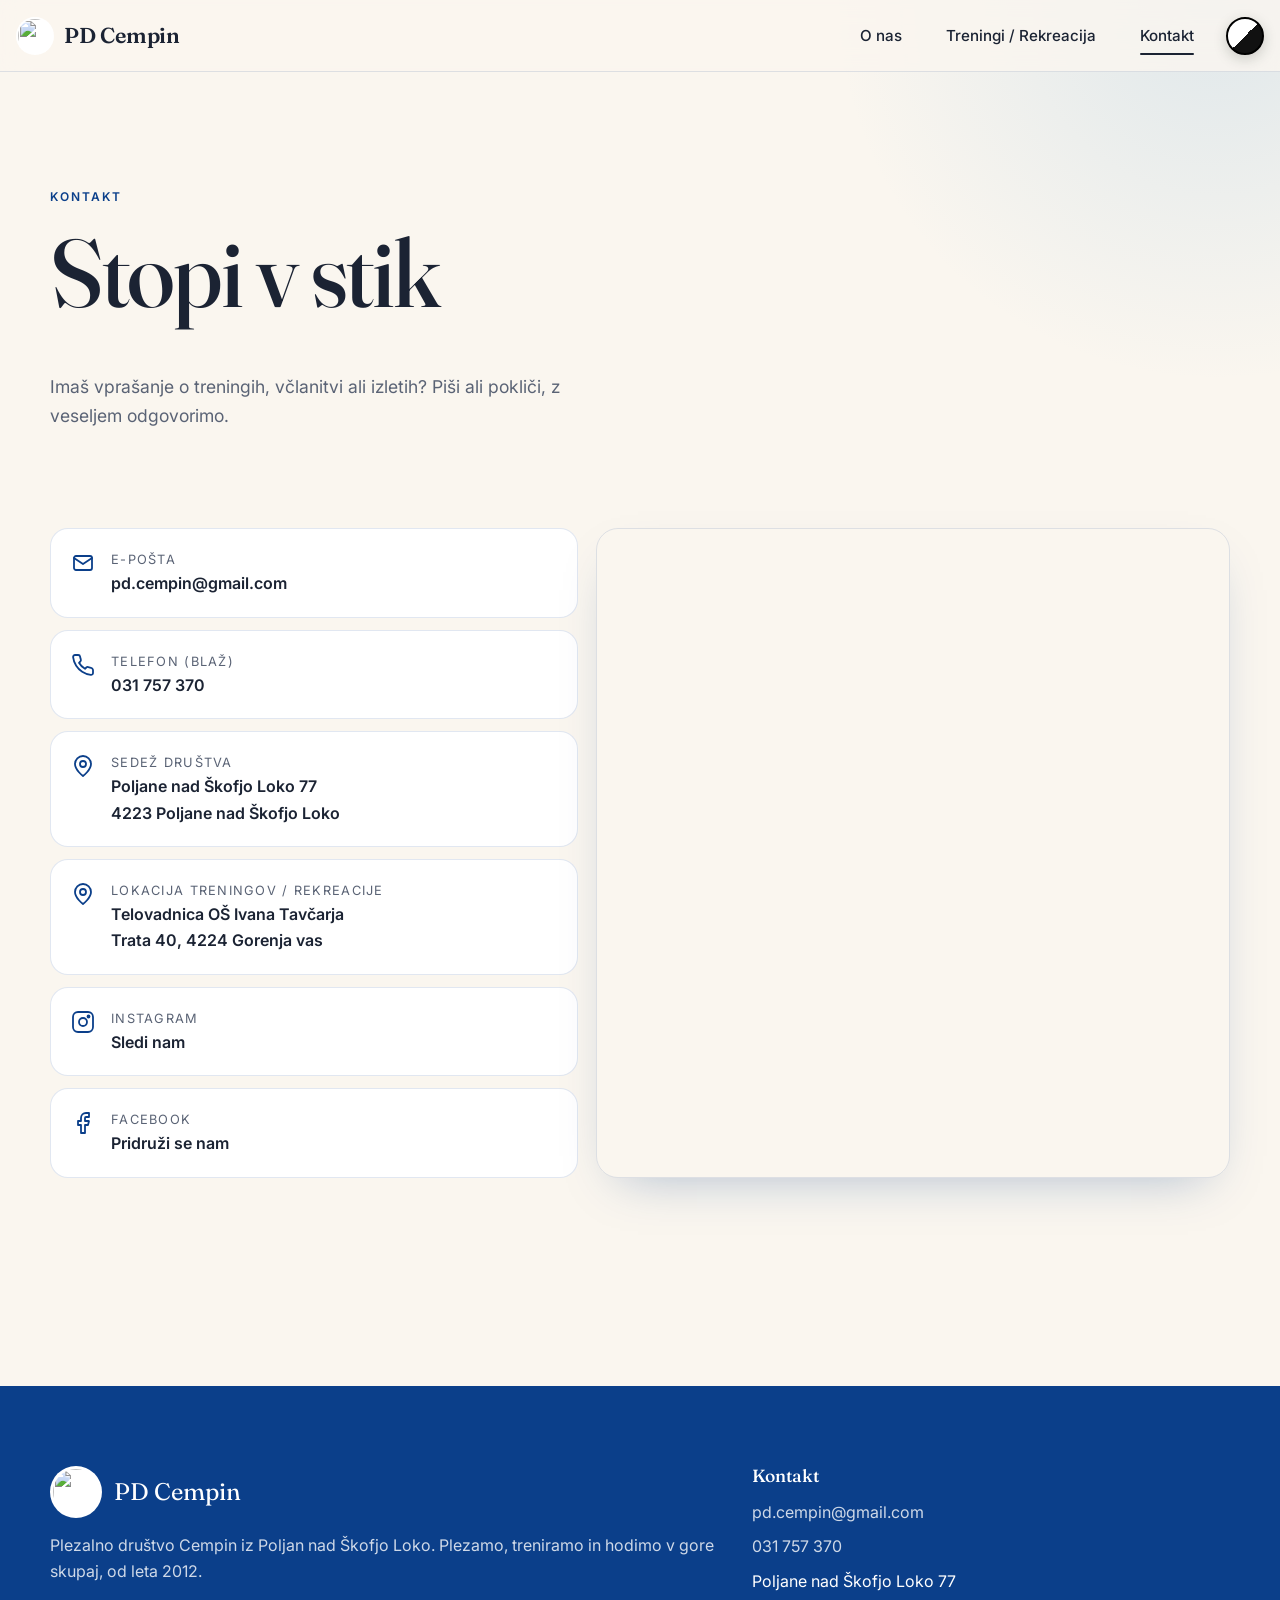
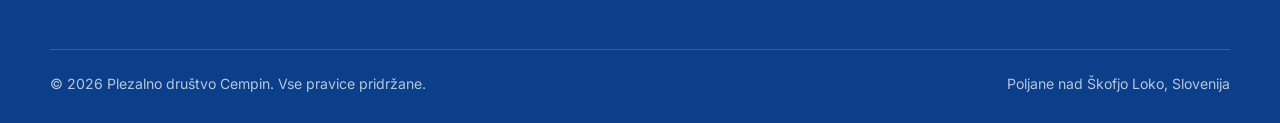
==== kontakt.html @ 880213fb "Add files via upload" ====
<!doctype html>
<html lang="sl" class="no-js">
<head>
  <meta charset="utf-8">
  <meta name="viewport" content="width=device-width, initial-scale=1, viewport-fit=cover">
  <title>Kontakt · PD Cempin</title>
  <meta name="description" content="Kontakt in lokacija Plezalnega društva Cempin, Poljane nad Škofjo Loko.">
  <meta name="theme-color" content="#faf6ef" media="(prefers-color-scheme: light)">
  <meta name="theme-color" content="#161618" media="(prefers-color-scheme: dark)">
  <link rel="icon" href="assets/logo.png">
  <link rel="preconnect" href="https://fonts.googleapis.com">
  <link rel="preconnect" href="https://fonts.gstatic.com" crossorigin>
  <link href="https://fonts.googleapis.com/css2?family=Fraunces:opsz,wght@9..144,400;9..144,500;9..144,600&family=Inter:wght@400;500;600&display=swap" rel="stylesheet">
  <link rel="stylesheet" href="style.css">
  <script>
    // Tema se nastavi takoj, da stran ne utripne
    try { var t = localStorage.getItem("cempin-theme"); if (t) document.documentElement.setAttribute("data-theme", t); } catch (e) {}
  </script>
</head>
<body>
  <a class="skip-link" href="#vsebina">Preskoči na vsebino</a>
  <header class="site-header">
    <a class="brand" href="index.html" aria-label="PD Cempin, domov">
      <img src="assets/logo.png" alt="" width="38" height="38">
      PD Cempin
    </a>
    <div class="nav-wrap">
      <nav class="main-nav" aria-label="Glavni meni">
        <ul>
          <li><a href="o-nas.html">O nas</a></li>
          <li><a href="treningi.html">Treningi / Rekreacija</a></li>
          <li><a href="kontakt.html" aria-current="page">Kontakt</a></li>
        </ul>
      </nav>
      <button class="theme-toggle" type="button" aria-label="Preklopi temni način" aria-pressed="false"></button>
      <button class="menu-toggle" type="button" aria-label="Odpri meni" aria-expanded="false">
        <span></span><span></span><span></span>
      </button>
    </div>
  </header>

  <main id="vsebina">
    <section class="page-head">
      <div class="container reveal">
        <span class="eyebrow">Kontakt</span>
        <h1>Stopi v stik</h1>
        <p>Imaš vprašanje o treningih, včlanitvi ali izletih? Piši ali pokliči, z veseljem odgovorimo.</p>
      </div>
    </section>

    <section class="section" style="padding-top:0">
      <div class="container contact-grid">
        <ul class="contact-list">
          <li class="reveal" style="--d:0s"><a class="contact-item" href="mailto:pd.cempin@gmail.com"><svg viewBox="0 0 24 24" fill="none" stroke="currentColor" stroke-width="1.8" stroke-linecap="round" stroke-linejoin="round" aria-hidden="true"><rect x="3" y="5" width="18" height="14" rx="2"/><path d="m3 7 9 6 9-6"/></svg><span><small>E-pošta</small><strong>pd.cempin@gmail.com</strong></span></a></li>
          <li class="reveal" style="--d:.08s"><a class="contact-item" href="tel:+38631757370"><svg viewBox="0 0 24 24" fill="none" stroke="currentColor" stroke-width="1.8" stroke-linecap="round" stroke-linejoin="round" aria-hidden="true"><path d="M22 16.9v3a2 2 0 0 1-2.2 2 19.8 19.8 0 0 1-8.6-3.1 19.5 19.5 0 0 1-6-6A19.8 19.8 0 0 1 2.1 4.2 2 2 0 0 1 4.1 2h3a2 2 0 0 1 2 1.7c.1.9.4 1.8.7 2.7a2 2 0 0 1-.5 2.1L8 9.8a16 16 0 0 0 6 6l1.3-1.3a2 2 0 0 1 2.1-.4c.9.3 1.8.6 2.7.7a2 2 0 0 1 1.7 2z"/></svg><span><small>Telefon (Blaž)</small><strong>031 757 370</strong></span></a></li>
          <li class="reveal" style="--d:.16s"><a class="contact-item" href="https://www.openstreetmap.org/search?query=Poljane%20nad%20%C5%A0kofjo%20Loko%2077" target="_blank" rel="noopener"><svg viewBox="0 0 24 24" fill="none" stroke="currentColor" stroke-width="1.8" stroke-linecap="round" stroke-linejoin="round" aria-hidden="true"><path d="M20 10c0 6-8 12-8 12s-8-6-8-12a8 8 0 0 1 16 0z"/><circle cx="12" cy="10" r="3"/></svg><span><small>Sedež društva</small><strong>Poljane nad Škofjo Loko 77<br>4223 Poljane nad Škofjo Loko</strong></span></a></li>
          <!-- OSNUTEK: preveri, da povezavi vodita na pravi profil društva -->
          <li class="reveal" style="--d:.2s"><a class="contact-item" href="https://www.google.com/maps/search/?api=1&query=O%C5%A0+Ivana+Tav%C4%8Darja+Gorenja+vas%2C+Trata+40" target="_blank" rel="noopener"><svg viewBox="0 0 24 24" fill="none" stroke="currentColor" stroke-width="1.8" stroke-linecap="round" stroke-linejoin="round" aria-hidden="true"><path d="M20 10c0 6-8 12-8 12s-8-6-8-12a8 8 0 0 1 16 0z"/><circle cx="12" cy="10" r="3"/></svg><span><small>Lokacija treningov / rekreacije</small><strong>Telovadnica OŠ Ivana Tavčarja<br>Trata 40, 4224 Gorenja vas</strong></span></a></li>
          <li class="reveal" style="--d:.24s"><a class="contact-item" href="https://www.instagram.com/" target="_blank" rel="noopener"><svg viewBox="0 0 24 24" fill="none" stroke="currentColor" stroke-width="1.8" stroke-linecap="round" stroke-linejoin="round" aria-hidden="true"><rect x="2" y="2" width="20" height="20" rx="5"/><circle cx="12" cy="12" r="4"/><circle cx="17.5" cy="6.5" r="1" fill="currentColor"/></svg><span><small>Instagram</small><strong>Sledi nam</strong></span></a></li>
          <li class="reveal" style="--d:.32s"><a class="contact-item" href="https://www.facebook.com/" target="_blank" rel="noopener"><svg viewBox="0 0 24 24" fill="none" stroke="currentColor" stroke-width="1.8" stroke-linecap="round" stroke-linejoin="round" aria-hidden="true"><path d="M18 2h-3a5 5 0 0 0-5 5v3H7v4h3v8h4v-8h3l1-4h-4V7a1 1 0 0 1 1-1h3z"/></svg><span><small>Facebook</small><strong>Pridruži se nam</strong></span></a></li>
        </ul>
        <div class="map reveal reveal--zoom">
          <iframe title="Zemljevid: Poljane nad Škofjo Loko" loading="lazy"
            src="https://www.openstreetmap.org/export/embed.html?bbox=14.1650%2C46.1110%2C14.2060%2C46.1290&amp;layer=mapnik&amp;marker=46.1197%2C14.1858"></iframe>
        </div>
      </div>
    </section>
  </main>

  <footer class="site-footer">
    <div class="container">
      <div class="footer-grid">
        <div>
          <div class="footer-brand">
            <img src="assets/logo.png" alt="" width="52" height="52">
            <span>PD Cempin</span>
          </div>
          <p>Plezalno društvo Cempin iz Poljan nad Škofjo Loko. Plezamo, treniramo in hodimo v gore skupaj, od leta 2012.</p>
        </div>
        <div>
          <h3>Kontakt</h3>
          <ul>
            <li><a href="mailto:pd.cempin@gmail.com">pd.cempin@gmail.com</a></li>
            <li><a href="tel:+38631757370">031 757 370</a></li>
            <li>Poljane nad Škofjo Loko 77</li>
          </ul>
        </div>
      </div>
      <div class="footer-bottom">
        <span>© <span data-year>2026</span> Plezalno društvo Cempin. Vse pravice pridržane.</span>
        <span>Poljane nad Škofjo Loko, Slovenija</span>
      </div>
    </div>
  </footer>
  <script src="script.js" defer></script>
</body>
</html>
---- style.css ----
/* =========================================================
   PD Cempin — slog
   Barve so vzete iz logotipa: svetlo modra #80B4DC, temno modra #0B3F8A
   ========================================================= */

:root {
  --blue-light: #80b4dc;
  --blue-dark: #0b3f8a;
  --blue-deep: #082f68;

  --bg: #faf6ef;          /* toplo bela */
  --bg-alt: #f3ede3;
  --surface: #ffffff;
  --text: #1b2333;
  --text-soft: #5a6375;
  --line: rgba(11, 63, 138, 0.12);
  --accent: var(--blue-dark);
  --accent-soft: rgba(128, 180, 220, 0.22);
  --shadow: 0 20px 50px -24px rgba(11, 63, 138, 0.35);

  --header-h: 72px;
  --radius: 22px;
  --ease: cubic-bezier(0.22, 1, 0.36, 1);
  --font-display: "Fraunces", Georgia, serif;
  --font-body: "Inter", system-ui, -apple-system, "Segoe UI", sans-serif;

  color-scheme: light;
}

/* Temni način: temno siva, ne modra */
@media (prefers-color-scheme: dark) {
  :root:not([data-theme="light"]) {
    --bg: #161618;
    --bg-alt: #1e1e21;
    --surface: #252528;
    --text: #ececee;
    --text-soft: #a3a3ab;
    --line: rgba(255, 255, 255, 0.09);
    --accent: var(--blue-light);
    --accent-soft: rgba(128, 180, 220, 0.12);
    --shadow: 0 20px 50px -24px rgba(0, 0, 0, 0.7);
    color-scheme: dark;
  }
}
:root[data-theme="dark"] {
  --bg: #161618;
  --bg-alt: #1e1e21;
  --surface: #252528;
  --text: #ececee;
  --text-soft: #a3a3ab;
  --line: rgba(255, 255, 255, 0.09);
  --accent: var(--blue-light);
  --accent-soft: rgba(128, 180, 220, 0.12);
  --shadow: 0 20px 50px -24px rgba(0, 0, 0, 0.7);
  color-scheme: dark;
}

/* ---------- Osnova ---------- */
*, *::before, *::after { box-sizing: border-box; }
html { scroll-behavior: smooth; -webkit-text-size-adjust: 100%; overflow-x: clip; }
body {
  margin: 0;
  font-family: var(--font-body);
  font-size: 1rem;
  line-height: 1.65;
  color: var(--text);
  background: var(--bg);
  transition: background-color 0.5s var(--ease), color 0.5s var(--ease);
  overflow-x: hidden;
  overflow-x: clip;
}
img { max-width: 100%; display: block; }
a { color: inherit; }
h1, h2, h3 {
  font-family: var(--font-display);
  font-weight: 500;
  line-height: 1.08;
  letter-spacing: -0.02em;
  margin: 0 0 0.5em;
}
h1 { font-size: clamp(2.6rem, 9vw, 6rem); }
h2 { font-size: clamp(2rem, 6vw, 3.6rem); }
h3 { font-size: clamp(1.25rem, 3vw, 1.6rem); }
p { margin: 0 0 1em; color: var(--text-soft); }

.container { width: min(1180px, 100% - 32px); margin-inline: auto; }
.section { padding: clamp(64px, 12vw, 128px) 0; }
.section--alt { background: var(--bg-alt); transition: background-color 0.5s var(--ease); }

.eyebrow {
  display: inline-block;
  font-size: 0.75rem;
  font-weight: 600;
  letter-spacing: 0.16em;
  text-transform: uppercase;
  color: var(--accent);
  margin-bottom: 14px;
}

.skip-link {
  position: absolute; left: -999px; top: 8px; z-index: 200;
  background: var(--blue-dark); color: #fff; padding: 8px 14px; border-radius: 8px;
}
.skip-link:focus { left: 8px; }

/* ---------- Glava / navigacija ---------- */
.site-header {
  position: fixed;
  inset: 0 0 auto 0;
  height: var(--header-h);
  z-index: 100;
  display: flex;
  align-items: stretch;
  justify-content: space-between;
  padding-left: 16px;
  background: color-mix(in srgb, var(--bg) 82%, transparent);
  backdrop-filter: blur(14px) saturate(1.4);
  -webkit-backdrop-filter: blur(14px) saturate(1.4);
  border-bottom: 1px solid var(--line);
  transition: transform 0.6s var(--ease), opacity 0.6s var(--ease),
              background-color 0.5s var(--ease);
}
/* Na naslovni strani je glava sprva skrita — vidna je le slika */
.is-home .site-header {
  transform: translateY(-100%);
  opacity: 0;
}
.is-home .site-header.is-visible {
  transform: none;
  opacity: 1;
}
/* Nad sliko je glava prosojna, dokler ne odscrollaš */
.is-home .site-header.over-hero {
  background: linear-gradient(to bottom, rgba(8, 30, 66, 0.55), rgba(8, 30, 66, 0));
  border-bottom-color: transparent;
  backdrop-filter: none;
  -webkit-backdrop-filter: none;
  color: #fff;
}

.brand {
  display: flex;
  align-items: center;
  gap: 10px;
  text-decoration: none;
  font-family: var(--font-display);
  font-size: 1.35rem;
  font-weight: 600;
  letter-spacing: -0.01em;
  padding-right: 18px;
  transition: background-color 0.3s var(--ease), color 0.3s var(--ease);
}
.brand img {
  width: 38px; height: 38px;
  border-radius: 50%;
  background: #fff;
  padding: 2px;
}

.nav-wrap { display: flex; align-items: stretch; }

.main-nav ul {
  list-style: none;
  margin: 0; padding: 0;
  display: flex;
  height: 100%;
}
.main-nav a {
  display: flex;
  align-items: center;
  height: 100%;
  padding: 0 22px;
  text-decoration: none;
  font-weight: 500;
  font-size: 0.95rem;
  position: relative;
  transition: background-color 0.3s var(--ease), color 0.3s var(--ease);
}
/* Hover čez celo višino: temno modra, bel napis */
.main-nav a:hover,
.main-nav a:focus-visible,
.brand:hover,
.brand:focus-visible {
  background: var(--blue-dark);
  color: #fff;
  outline: none;
}
.main-nav a[aria-current="page"]::after {
  content: "";
  position: absolute;
  left: 22px; right: 22px; bottom: 16px;
  height: 2px;
  background: currentColor;
  border-radius: 2px;
}

/* Okrogel stikalo za temni/svetli način — belo + črno */
.theme-toggle {
  align-self: center;
  margin: 0 16px 0 10px;
  width: 38px; height: 38px;
  border-radius: 50%;
  border: 2px solid currentColor;
  padding: 0;
  cursor: pointer;
  background: linear-gradient(135deg, #ffffff 50%, #111111 50%);
  box-shadow: 0 4px 14px rgba(0, 0, 0, 0.18);
  transition: transform 0.6s var(--ease);
  flex-shrink: 0;
}
.theme-toggle:hover { transform: rotate(180deg) scale(1.06); }
:root[data-theme="dark"] .theme-toggle { transform: rotate(180deg); }
:root[data-theme="dark"] .theme-toggle:hover { transform: rotate(360deg) scale(1.06); }
.theme-toggle:focus-visible { outline: 3px solid var(--blue-light); outline-offset: 3px; }

.menu-toggle {
  display: none;
  align-self: center;
  width: 42px; height: 42px;
  border: 0; background: transparent; color: inherit;
  cursor: pointer;
  padding: 0;
  position: relative;
}
.menu-toggle span {
  position: absolute; left: 10px; right: 10px; height: 2px;
  background: currentColor; border-radius: 2px;
  transition: transform 0.4s var(--ease), opacity 0.3s;
}
.menu-toggle span:nth-child(1) { top: 14px; }
.menu-toggle span:nth-child(2) { top: 20px; }
.menu-toggle span:nth-child(3) { top: 26px; }
.menu-open .menu-toggle span:nth-child(1) { transform: translateY(6px) rotate(45deg); }
.menu-open .menu-toggle span:nth-child(2) { opacity: 0; }
.menu-open .menu-toggle span:nth-child(3) { transform: translateY(-6px) rotate(-45deg); }

/* Mobilni meni */
@media (max-width: 760px) {
  .menu-toggle { display: block; }
  .theme-toggle { margin: 0 6px 0 0; }
  .nav-wrap { flex-direction: row-reverse; align-items: center; padding-right: 10px; }
  .main-nav {
    position: fixed;
    top: var(--header-h); left: 0; right: 0;
    background: var(--bg);
    color: var(--text);
    border-bottom: 1px solid var(--line);
    clip-path: inset(0 0 100% 0);
    transition: clip-path 0.5s var(--ease);
  }
  .menu-open .main-nav { clip-path: inset(0 0 0 0); }
  .main-nav ul { flex-direction: column; height: auto; }
  .main-nav a {
    height: auto;
    padding: 20px 24px;
    font-size: 1.15rem;
    border-top: 1px solid var(--line);
  }
  .main-nav a[aria-current="page"]::after { left: 24px; right: auto; width: 24px; bottom: 12px; }
  .brand { font-size: 1.2rem; }
  .brand img { width: 34px; height: 34px; }
}

/* ---------- Naslovna slika (samo slika, brez besedila) ---------- */
.hero {
  position: relative;
  height: 100vh;
  height: 100svh;
  min-height: 480px;
  overflow: hidden;
  background: #0b3f8a;
}
.hero img {
  width: 100%; height: 100%;
  object-fit: cover;
  object-position: 55% 40%;
  transform: scale(1.12);
  animation: heroIn 2.4s var(--ease) forwards;
  will-change: transform;
}
/* Rahel moder ton čez sliko */
.hero::after {
  content: "";
  position: absolute; inset: 0;
  background:
    linear-gradient(180deg, rgba(11, 63, 138, 0.18) 0%, rgba(11, 63, 138, 0) 35%),
    linear-gradient(0deg, var(--bg) 0%, rgba(0, 0, 0, 0) 14%);
  mix-blend-mode: normal;
  pointer-events: none;
}
@keyframes heroIn {
  from { transform: scale(1.12); filter: saturate(0.6) brightness(1.1); }
  to   { transform: scale(1); filter: saturate(1.08) hue-rotate(-4deg); }
}
.scroll-cue {
  position: absolute;
  left: 50%; bottom: 28px;
  width: 26px; height: 42px;
  margin-left: -13px;
  border: 2px solid rgba(255, 255, 255, 0.85);
  border-radius: 14px;
  z-index: 2;
  opacity: 0;
  animation: fadeIn 1s 1.8s var(--ease) forwards;
}
.scroll-cue::before {
  content: "";
  position: absolute; left: 50%; top: 8px;
  width: 4px; height: 8px; margin-left: -2px;
  border-radius: 2px;
  background: #fff;
  animation: cue 1.8s infinite var(--ease);
}
@keyframes cue {
  0% { transform: translateY(0); opacity: 1; }
  80% { transform: translateY(14px); opacity: 0; }
  100% { opacity: 0; }
}
@keyframes fadeIn { to { opacity: 1; } }

/* ---------- Glava podstrani ---------- */
.page-head {
  padding: calc(var(--header-h) + clamp(48px, 10vw, 110px)) 0 clamp(40px, 7vw, 80px);
  position: relative;
  overflow: hidden;
}
.page-head::before {
  content: "";
  position: absolute;
  width: 60vmax; height: 60vmax;
  right: -25vmax; top: -30vmax;
  border-radius: 50%;
  background: radial-gradient(circle, var(--accent-soft), transparent 70%);
  pointer-events: none;
}
.page-head p { max-width: 560px; font-size: 1.1rem; }

/* ---------- Postavitev: slika ob besedilu ---------- */
.split {
  display: grid;
  gap: clamp(28px, 6vw, 72px);
  align-items: center;
}
@media (min-width: 860px) {
  .split { grid-template-columns: 1fr 1fr; }
  .split--reverse .split__media { order: 2; }
}
.split__media {
  position: relative;
  border-radius: var(--radius);
  overflow: hidden;
  box-shadow: var(--shadow);
  aspect-ratio: 4 / 5;
}
.split__media img {
  width: 100%; height: 100%;
  object-fit: cover;
  transition: transform 1.2s var(--ease);
}
.split__media:hover img { transform: scale(1.05); }
.split__media--logo {
  background: #fff;
  display: grid;
  place-items: center;
  aspect-ratio: 1;
}
.split__media--logo img { width: 72%; height: auto; object-fit: contain; }

.media-badge {
  position: absolute;
  left: 16px; bottom: 16px;
  background: var(--blue-dark);
  color: #fff;
  font-size: 0.8rem;
  font-weight: 600;
  padding: 8px 14px;
  border-radius: 999px;
}

/* ---------- Gumbi ---------- */
.btn {
  display: inline-flex;
  align-items: center;
  gap: 10px;
  padding: 14px 26px;
  border-radius: 999px;
  background: var(--blue-dark);
  color: #fff;
  text-decoration: none;
  font-weight: 600;
  font-size: 0.95rem;
  border: 2px solid var(--blue-dark);
  transition: transform 0.35s var(--ease), background-color 0.3s, color 0.3s, box-shadow 0.35s;
}
.btn:hover { transform: translateY(-2px); box-shadow: 0 12px 28px -12px rgba(11, 63, 138, 0.6); }
.btn--ghost { background: transparent; color: var(--accent); border-color: currentColor; }
.btn--ghost:hover { background: var(--blue-dark); color: #fff; border-color: var(--blue-dark); }
.btn .arrow { transition: transform 0.35s var(--ease); }
.btn:hover .arrow { transform: translateX(4px); }
.btn-row { display: flex; flex-wrap: wrap; gap: 12px; margin-top: 8px; }

/* ---------- Številke ---------- */
.stats {
  display: grid;
  grid-template-columns: repeat(2, 1fr);
  gap: 1px;
  background: var(--line);
  border: 1px solid var(--line);
  border-radius: var(--radius);
  overflow: hidden;
}
@media (min-width: 760px) { .stats { grid-template-columns: repeat(4, 1fr); } }
.stat {
  background: var(--bg);
  padding: clamp(22px, 4vw, 40px);
  transition: background-color 0.5s var(--ease);
}
.stat strong {
  display: block;
  font-family: var(--font-display);
  font-size: clamp(2rem, 6vw, 3.2rem);
  font-weight: 500;
  color: var(--accent);
  line-height: 1;
  margin-bottom: 8px;
}
.stat span { font-size: 0.9rem; color: var(--text-soft); }

/* ---------- Kartice ---------- */
.cards {
  display: grid;
  gap: 18px;
  grid-template-columns: 1fr;
}
@media (min-width: 640px) { .cards { grid-template-columns: repeat(2, 1fr); } }
@media (min-width: 1000px) { .cards--3 { grid-template-columns: repeat(3, 1fr); } }
.card {
  background: var(--surface);
  border: 1px solid var(--line);
  border-radius: var(--radius);
  overflow: hidden;
  display: flex;
  flex-direction: column;
  transition: transform 0.5s var(--ease), box-shadow 0.5s var(--ease), background-color 0.5s var(--ease);
}
.card:hover { transform: translateY(-6px); box-shadow: var(--shadow); }
.card__img { aspect-ratio: 16 / 10; overflow: hidden; }
.card__img img { width: 100%; height: 100%; object-fit: cover; transition: transform 1s var(--ease); }
.card:hover .card__img img { transform: scale(1.06); }
.card__body { padding: 24px; flex: 1; display: flex; flex-direction: column; }
.card__body p { margin-bottom: 16px; }
.card__meta {
  margin-top: auto;
  display: flex; flex-wrap: wrap; gap: 8px;
}
.tag {
  font-size: 0.78rem;
  font-weight: 600;
  padding: 6px 12px;
  border-radius: 999px;
  background: var(--accent-soft);
  color: var(--accent);
}

/* ---------- Seznam s kljukicami ---------- */
.ticks { list-style: none; padding: 0; margin: 0 0 24px; }
.ticks li {
  position: relative;
  padding: 10px 0 10px 34px;
  border-bottom: 1px solid var(--line);
}
.ticks li::before {
  content: "";
  position: absolute; left: 0; top: 15px;
  width: 20px; height: 20px;
  border-radius: 50%;
  background: var(--accent-soft);
  box-shadow: inset 0 0 0 6px var(--accent-soft);
}
.ticks li::after {
  content: "";
  position: absolute; left: 7px; top: 21px;
  width: 6px; height: 6px;
  border-radius: 50%;
  background: var(--accent);
}

/* ---------- Urnik ---------- */
.schedule {
  border: 1px solid var(--line);
  border-radius: var(--radius);
  overflow: hidden;
  background: var(--surface);
}
.schedule__row {
  display: grid;
  grid-template-columns: 1fr;
  gap: 4px;
  padding: 18px 22px;
  border-top: 1px solid var(--line);
  transition: background-color 0.3s;
}
.schedule__row:first-child { border-top: 0; }
.schedule__row:hover { background: var(--accent-soft); }
.schedule__day { font-weight: 600; }
.schedule__time { font-family: var(--font-display); font-size: 1.25rem; color: var(--accent); }
@media (min-width: 640px) {
  .schedule__row { grid-template-columns: 140px 1fr auto; align-items: center; gap: 20px; }
}
.note { font-size: 0.9rem; margin-top: 14px; }

/* ---------- Pasica s sliko ---------- */
.band {
  position: relative;
  border-radius: var(--radius);
  overflow: hidden;
  min-height: 360px;
  display: grid;
  align-items: end;
  color: #fff;
  isolation: isolate;
}
.band img {
  position: absolute; inset: 0;
  width: 100%; height: 100%;
  object-fit: cover;
  z-index: -2;
}
.band::before {
  content: "";
  position: absolute; inset: 0;
  background: linear-gradient(0deg, rgba(8, 47, 104, 0.95) 10%, rgba(8, 47, 104, 0.55) 55%, rgba(8, 47, 104, 0.1) 100%);
  z-index: -1;
}
.band__inner { padding: clamp(28px, 6vw, 56px); max-width: 640px; }
.band p { color: rgba(255, 255, 255, 0.85); }
.band .btn { background: #fff; color: var(--blue-dark); border-color: #fff; }

/* ---------- Kontakt ---------- */
.contact-grid { display: grid; gap: 18px; }
@media (min-width: 860px) { .contact-grid { grid-template-columns: 1fr 1.2fr; } }
.contact-list { list-style: none; padding: 0; margin: 0; display: grid; gap: 12px; }
.contact-item {
  display: flex;
  gap: 16px;
  align-items: flex-start;
  padding: 20px;
  background: var(--surface);
  border: 1px solid var(--line);
  border-radius: 18px;
  text-decoration: none;
  transition: transform 0.4s var(--ease), border-color 0.3s, background-color 0.5s var(--ease);
}
a.contact-item:hover { transform: translateX(4px); border-color: var(--accent); }
.contact-item svg { flex-shrink: 0; width: 24px; height: 24px; color: var(--accent); margin-top: 2px; }
.contact-item small { display: block; color: var(--text-soft); font-size: 0.8rem; text-transform: uppercase; letter-spacing: 0.1em; }
.contact-item strong { font-weight: 600; word-break: break-word; }

.map {
  border-radius: var(--radius);
  overflow: hidden;
  border: 1px solid var(--line);
  min-height: 360px;
  box-shadow: var(--shadow);
}
.map iframe { width: 100%; height: 100%; min-height: 360px; border: 0; display: block; }
:root[data-theme="dark"] .map iframe { filter: invert(0.9) hue-rotate(180deg) saturate(0.6); }
@media (prefers-color-scheme: dark) {
  :root:not([data-theme="light"]) .map iframe { filter: invert(0.9) hue-rotate(180deg) saturate(0.6); }
}

/* ---------- Noga (modra kot logo) ---------- */
.site-footer {
  background: var(--blue-dark);
  color: #fff;
  padding: clamp(48px, 8vw, 80px) 0 28px;
  margin-top: clamp(40px, 8vw, 80px);
}
.footer-grid { display: grid; gap: 32px; }
@media (min-width: 760px) { .footer-grid { grid-template-columns: 1.4fr 1fr; } }
.site-footer h3 { font-size: 1.1rem; margin-bottom: 14px; }
.site-footer p, .site-footer a { color: rgba(255, 255, 255, 0.8); }
.site-footer ul { list-style: none; padding: 0; margin: 0; display: grid; gap: 8px; }
.site-footer a { text-decoration: none; transition: color 0.2s; }
.site-footer a:hover { color: var(--blue-light); }
.footer-brand { display: flex; align-items: center; gap: 12px; margin-bottom: 14px; }
.footer-brand img { width: 52px; height: 52px; border-radius: 50%; background: #fff; padding: 3px; }
.footer-brand span { font-family: var(--font-display); font-size: 1.5rem; }
.footer-bottom {
  margin-top: 48px;
  padding-top: 22px;
  border-top: 1px solid rgba(255, 255, 255, 0.18);
  display: flex; flex-wrap: wrap; gap: 8px 24px;
  justify-content: space-between;
  font-size: 0.88rem;
  color: rgba(255, 255, 255, 0.7);
}

/* ---------- Razkrivanje ob scrollu ---------- */
.reveal {
  opacity: 0;
  transform: translateY(40px);
  transition: opacity 1s var(--ease), transform 1s var(--ease);
  transition-delay: var(--d, 0s);
}
.reveal--left { transform: translateX(-40px); }
.reveal--right { transform: translateX(40px); }
.reveal--zoom { transform: scale(0.94); }
.reveal.is-in { opacity: 1; transform: none; }
@media (max-width: 760px) {
  .reveal--left, .reveal--right { transform: translateY(40px); }
}

/* Brez JS naj bo vse vidno */
.no-js .reveal { opacity: 1; transform: none; }
.no-js .is-home .site-header { transform: none; opacity: 1; }

@media (prefers-reduced-motion: reduce) {
  *, *::before, *::after { animation: none !important; transition: none !important; scroll-behavior: auto !important; }
  .reveal { opacity: 1; transform: none; }
  .hero img { transform: none; }
  .scroll-cue { opacity: 1; }
}

/* ---------- Dodatki ---------- */
.stats--2 { grid-template-columns: repeat(2, 1fr); max-width: 760px; margin-inline: auto; }
@media (min-width: 760px) { .stats--2 { grid-template-columns: repeat(2, 1fr); } }
.stats--2 .stat { text-align: center; }
.ticks li strong { color: var(--text); font-weight: 600; }
.btn--light-ghost { background: transparent !important; color: #fff !important; border-color: rgba(255, 255, 255, 0.7) !important; }
.btn--light-ghost:hover { background: rgba(255, 255, 255, 0.12) !important; }

/* Avtor fotografije */
.card__img { position: relative; }
.credit {
  position: absolute;
  right: 10px; bottom: 10px;
  z-index: 1;
  font-size: 0.7rem;
  line-height: 1.2;
  color: #fff;
  background: rgba(0, 0, 0, 0.45);
  backdrop-filter: blur(4px);
  -webkit-backdrop-filter: blur(4px);
  padding: 4px 9px;
  border-radius: 999px;
  pointer-events: none;
}
.band .credit { top: 14px; bottom: auto; right: 14px; }

/* Skupine (urnik z opisi) */
.sr-only {
  position: absolute; width: 1px; height: 1px; padding: 0; margin: -1px;
  overflow: hidden; clip: rect(0, 0, 0, 0); white-space: nowrap; border: 0;
}
.groups {
  border: 1px solid var(--line);
  border-radius: var(--radius);
  overflow: hidden;
  background: var(--surface);
  transition: background-color 0.5s var(--ease);
}
.group {
  padding: 22px 24px;
  border-top: 1px solid var(--line);
  transition: background-color 0.3s;
}
.group:first-child { border-top: 0; }
.group:hover { background: var(--accent-soft); }
.group__head { display: flex; flex-wrap: wrap; align-items: center; gap: 8px 10px; margin-bottom: 6px; }
.group__head h3 { margin: 0 8px 0 0; }
.group p { margin: 0; }

#rekreacija, .group { scroll-margin-top: calc(var(--header-h) + 20px); }
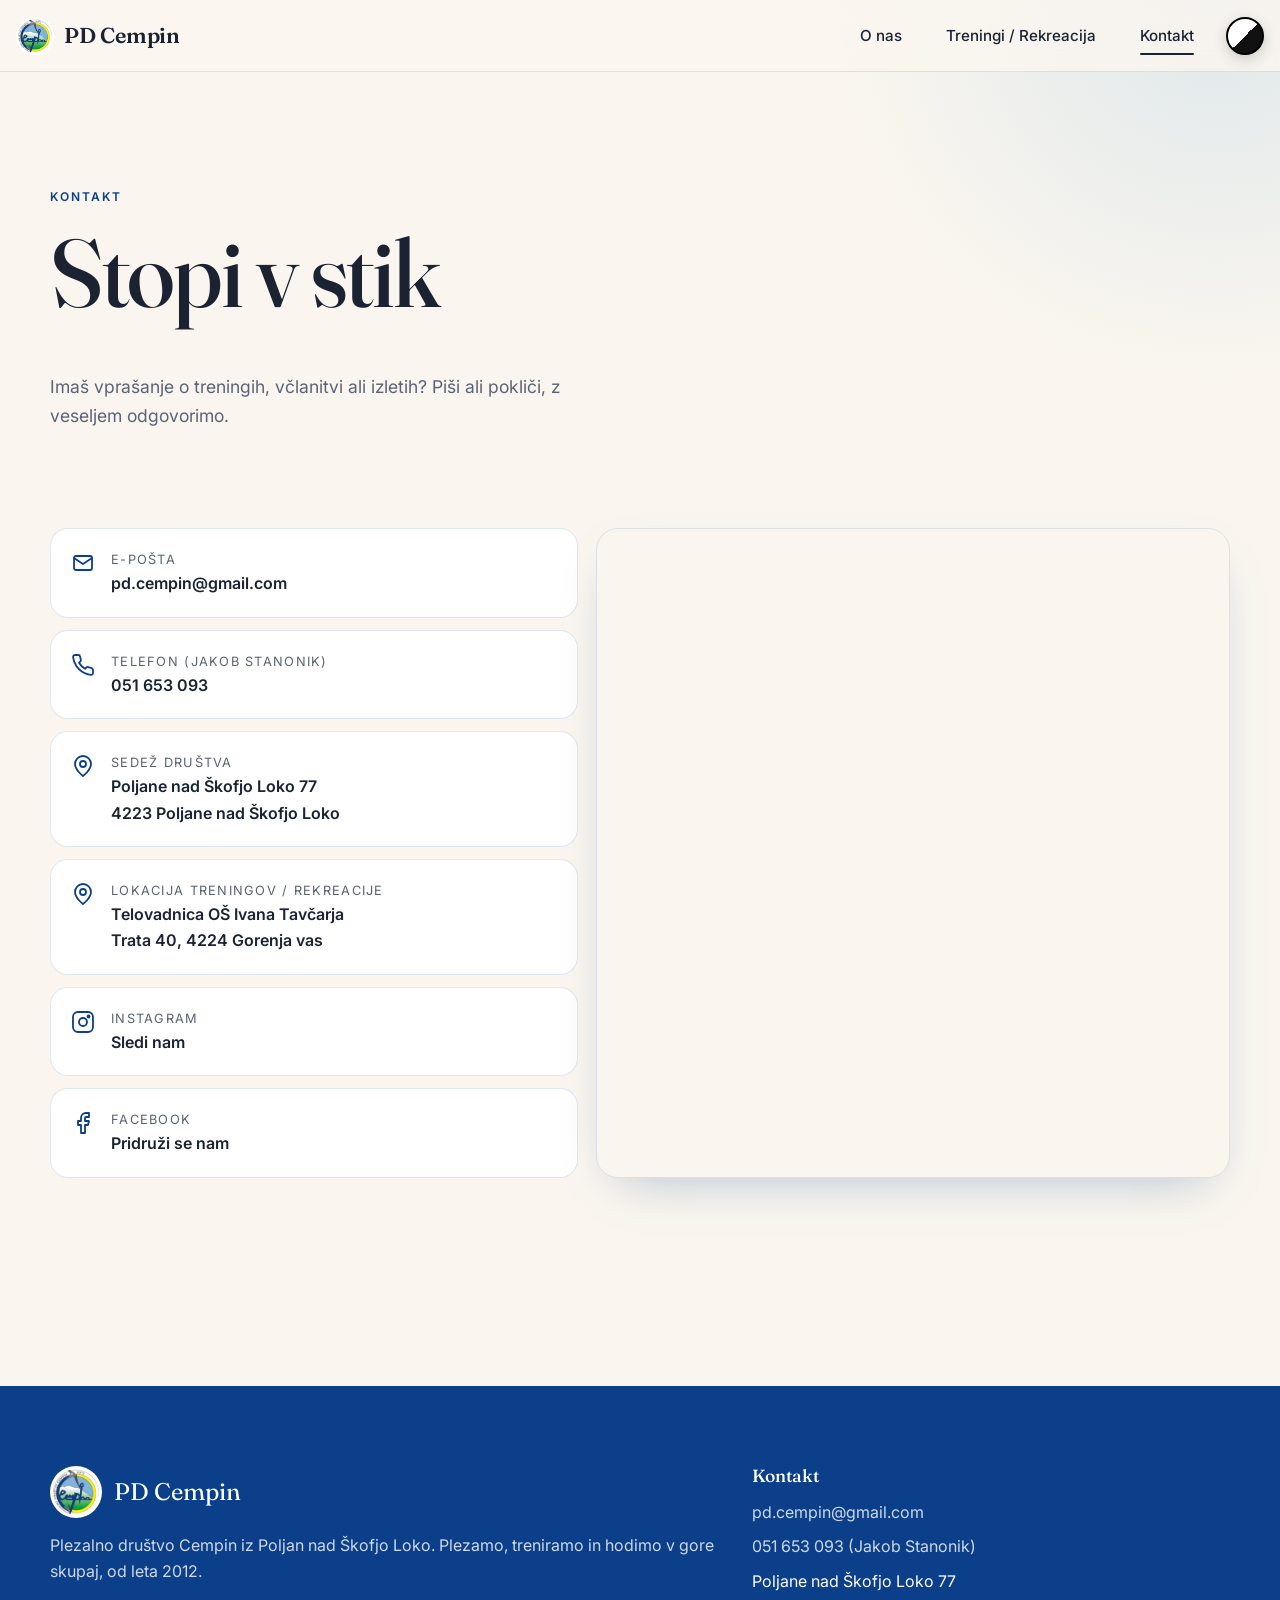
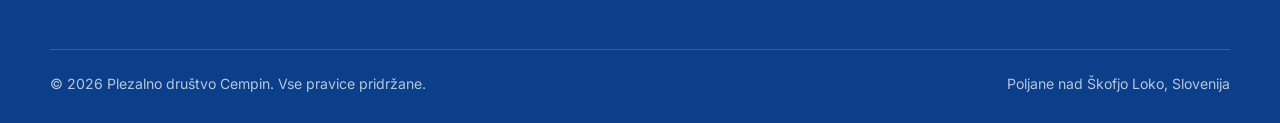
==== commit 47f137b2: "Add files via upload" ====
--- a/kontakt.html
+++ b/kontakt.html
@@ -52,16 +52,15 @@
       <div class="container contact-grid">
         <ul class="contact-list">
           <li class="reveal" style="--d:0s"><a class="contact-item" href="mailto:pd.cempin@gmail.com"><svg viewBox="0 0 24 24" fill="none" stroke="currentColor" stroke-width="1.8" stroke-linecap="round" stroke-linejoin="round" aria-hidden="true"><rect x="3" y="5" width="18" height="14" rx="2"/><path d="m3 7 9 6 9-6"/></svg><span><small>E-pošta</small><strong>pd.cempin@gmail.com</strong></span></a></li>
-          <li class="reveal" style="--d:.08s"><a class="contact-item" href="tel:+38631757370"><svg viewBox="0 0 24 24" fill="none" stroke="currentColor" stroke-width="1.8" stroke-linecap="round" stroke-linejoin="round" aria-hidden="true"><path d="M22 16.9v3a2 2 0 0 1-2.2 2 19.8 19.8 0 0 1-8.6-3.1 19.5 19.5 0 0 1-6-6A19.8 19.8 0 0 1 2.1 4.2 2 2 0 0 1 4.1 2h3a2 2 0 0 1 2 1.7c.1.9.4 1.8.7 2.7a2 2 0 0 1-.5 2.1L8 9.8a16 16 0 0 0 6 6l1.3-1.3a2 2 0 0 1 2.1-.4c.9.3 1.8.6 2.7.7a2 2 0 0 1 1.7 2z"/></svg><span><small>Telefon (Blaž)</small><strong>031 757 370</strong></span></a></li>
-          <li class="reveal" style="--d:.16s"><a class="contact-item" href="https://www.openstreetmap.org/search?query=Poljane%20nad%20%C5%A0kofjo%20Loko%2077" target="_blank" rel="noopener"><svg viewBox="0 0 24 24" fill="none" stroke="currentColor" stroke-width="1.8" stroke-linecap="round" stroke-linejoin="round" aria-hidden="true"><path d="M20 10c0 6-8 12-8 12s-8-6-8-12a8 8 0 0 1 16 0z"/><circle cx="12" cy="10" r="3"/></svg><span><small>Sedež društva</small><strong>Poljane nad Škofjo Loko 77<br>4223 Poljane nad Škofjo Loko</strong></span></a></li>
+          <li class="reveal" style="--d:.08s"><a class="contact-item" href="tel:+38651653093"><svg viewBox="0 0 24 24" fill="none" stroke="currentColor" stroke-width="1.8" stroke-linecap="round" stroke-linejoin="round" aria-hidden="true"><path d="M22 16.9v3a2 2 0 0 1-2.2 2 19.8 19.8 0 0 1-8.6-3.1 19.5 19.5 0 0 1-6-6A19.8 19.8 0 0 1 2.1 4.2 2 2 0 0 1 4.1 2h3a2 2 0 0 1 2 1.7c.1.9.4 1.8.7 2.7a2 2 0 0 1-.5 2.1L8 9.8a16 16 0 0 0 6 6l1.3-1.3a2 2 0 0 1 2.1-.4c.9.3 1.8.6 2.7.7a2 2 0 0 1 1.7 2z"/></svg><span><small>Telefon (Jakob Stanonik)</small><strong>051 653 093</strong></span></a></li>
+          <li class="reveal" style="--d:.16s"><a class="contact-item" href="https://www.google.com/maps/search/?api=1&query=Poljane+nad+%C5%A0kofjo+Loko+77%2C+4223+Poljane+nad+%C5%A0kofjo+Loko" target="_blank" rel="noopener"><svg viewBox="0 0 24 24" fill="none" stroke="currentColor" stroke-width="1.8" stroke-linecap="round" stroke-linejoin="round" aria-hidden="true"><path d="M20 10c0 6-8 12-8 12s-8-6-8-12a8 8 0 0 1 16 0z"/><circle cx="12" cy="10" r="3"/></svg><span><small>Sedež društva</small><strong>Poljane nad Škofjo Loko 77<br>4223 Poljane nad Škofjo Loko</strong></span></a></li>
           <!-- OSNUTEK: preveri, da povezavi vodita na pravi profil društva -->
           <li class="reveal" style="--d:.2s"><a class="contact-item" href="https://www.google.com/maps/search/?api=1&query=O%C5%A0+Ivana+Tav%C4%8Darja+Gorenja+vas%2C+Trata+40" target="_blank" rel="noopener"><svg viewBox="0 0 24 24" fill="none" stroke="currentColor" stroke-width="1.8" stroke-linecap="round" stroke-linejoin="round" aria-hidden="true"><path d="M20 10c0 6-8 12-8 12s-8-6-8-12a8 8 0 0 1 16 0z"/><circle cx="12" cy="10" r="3"/></svg><span><small>Lokacija treningov / rekreacije</small><strong>Telovadnica OŠ Ivana Tavčarja<br>Trata 40, 4224 Gorenja vas</strong></span></a></li>
           <li class="reveal" style="--d:.24s"><a class="contact-item" href="https://www.instagram.com/" target="_blank" rel="noopener"><svg viewBox="0 0 24 24" fill="none" stroke="currentColor" stroke-width="1.8" stroke-linecap="round" stroke-linejoin="round" aria-hidden="true"><rect x="2" y="2" width="20" height="20" rx="5"/><circle cx="12" cy="12" r="4"/><circle cx="17.5" cy="6.5" r="1" fill="currentColor"/></svg><span><small>Instagram</small><strong>Sledi nam</strong></span></a></li>
           <li class="reveal" style="--d:.32s"><a class="contact-item" href="https://www.facebook.com/" target="_blank" rel="noopener"><svg viewBox="0 0 24 24" fill="none" stroke="currentColor" stroke-width="1.8" stroke-linecap="round" stroke-linejoin="round" aria-hidden="true"><path d="M18 2h-3a5 5 0 0 0-5 5v3H7v4h3v8h4v-8h3l1-4h-4V7a1 1 0 0 1 1-1h3z"/></svg><span><small>Facebook</small><strong>Pridruži se nam</strong></span></a></li>
         </ul>
         <div class="map reveal reveal--zoom">
-          <iframe title="Zemljevid: Poljane nad Škofjo Loko" loading="lazy"
-            src="https://www.openstreetmap.org/export/embed.html?bbox=14.1650%2C46.1110%2C14.2060%2C46.1290&amp;layer=mapnik&amp;marker=46.1197%2C14.1858"></iframe>
+          <iframe title="Zemljevid: Poljane nad Škofjo Loko 77" loading="lazy" referrerpolicy="no-referrer-when-downgrade" src="https://maps.google.com/maps?q=Poljane+nad+%C5%A0kofjo+Loko+77%2C+4223+Poljane+nad+%C5%A0kofjo+Loko&z=16&output=embed"></iframe>
         </div>
       </div>
     </section>
@@ -81,7 +80,7 @@
           <h3>Kontakt</h3>
           <ul>
             <li><a href="mailto:pd.cempin@gmail.com">pd.cempin@gmail.com</a></li>
-            <li><a href="tel:+38631757370">031 757 370</a></li>
+            <li><a href="tel:+38651653093">051 653 093 (Jakob Stanonik)</a></li>
             <li>Poljane nad Škofjo Loko 77</li>
           </ul>
         </div>
--- a/style.css
+++ b/style.css
@@ -273,7 +273,7 @@
 .hero img {
   width: 100%; height: 100%;
   object-fit: cover;
-  object-position: 55% 40%;
+  object-position: 72% 45%;
   transform: scale(1.12);
   animation: heroIn 2.4s var(--ease) forwards;
   will-change: transform;
@@ -672,3 +672,18 @@
 .group p { margin: 0; }
 
 #rekreacija, .group { scroll-margin-top: calc(var(--header-h) + 20px); }
+
+/* Okrogel logo (kot gumb Domov), brez kartice v ozadju */
+.logo-badge {
+  width: min(100%, 420px);
+  aspect-ratio: 1;
+  margin-inline: auto;
+  border-radius: 50%;
+  background: #fff;
+  padding: 7%;
+  display: grid;
+  place-items: center;
+  box-shadow: var(--shadow);
+}
+.logo-badge img { width: 100%; height: 100%; object-fit: contain; }
+@media (max-width: 859px) { .logo-badge { width: min(78%, 340px); } }
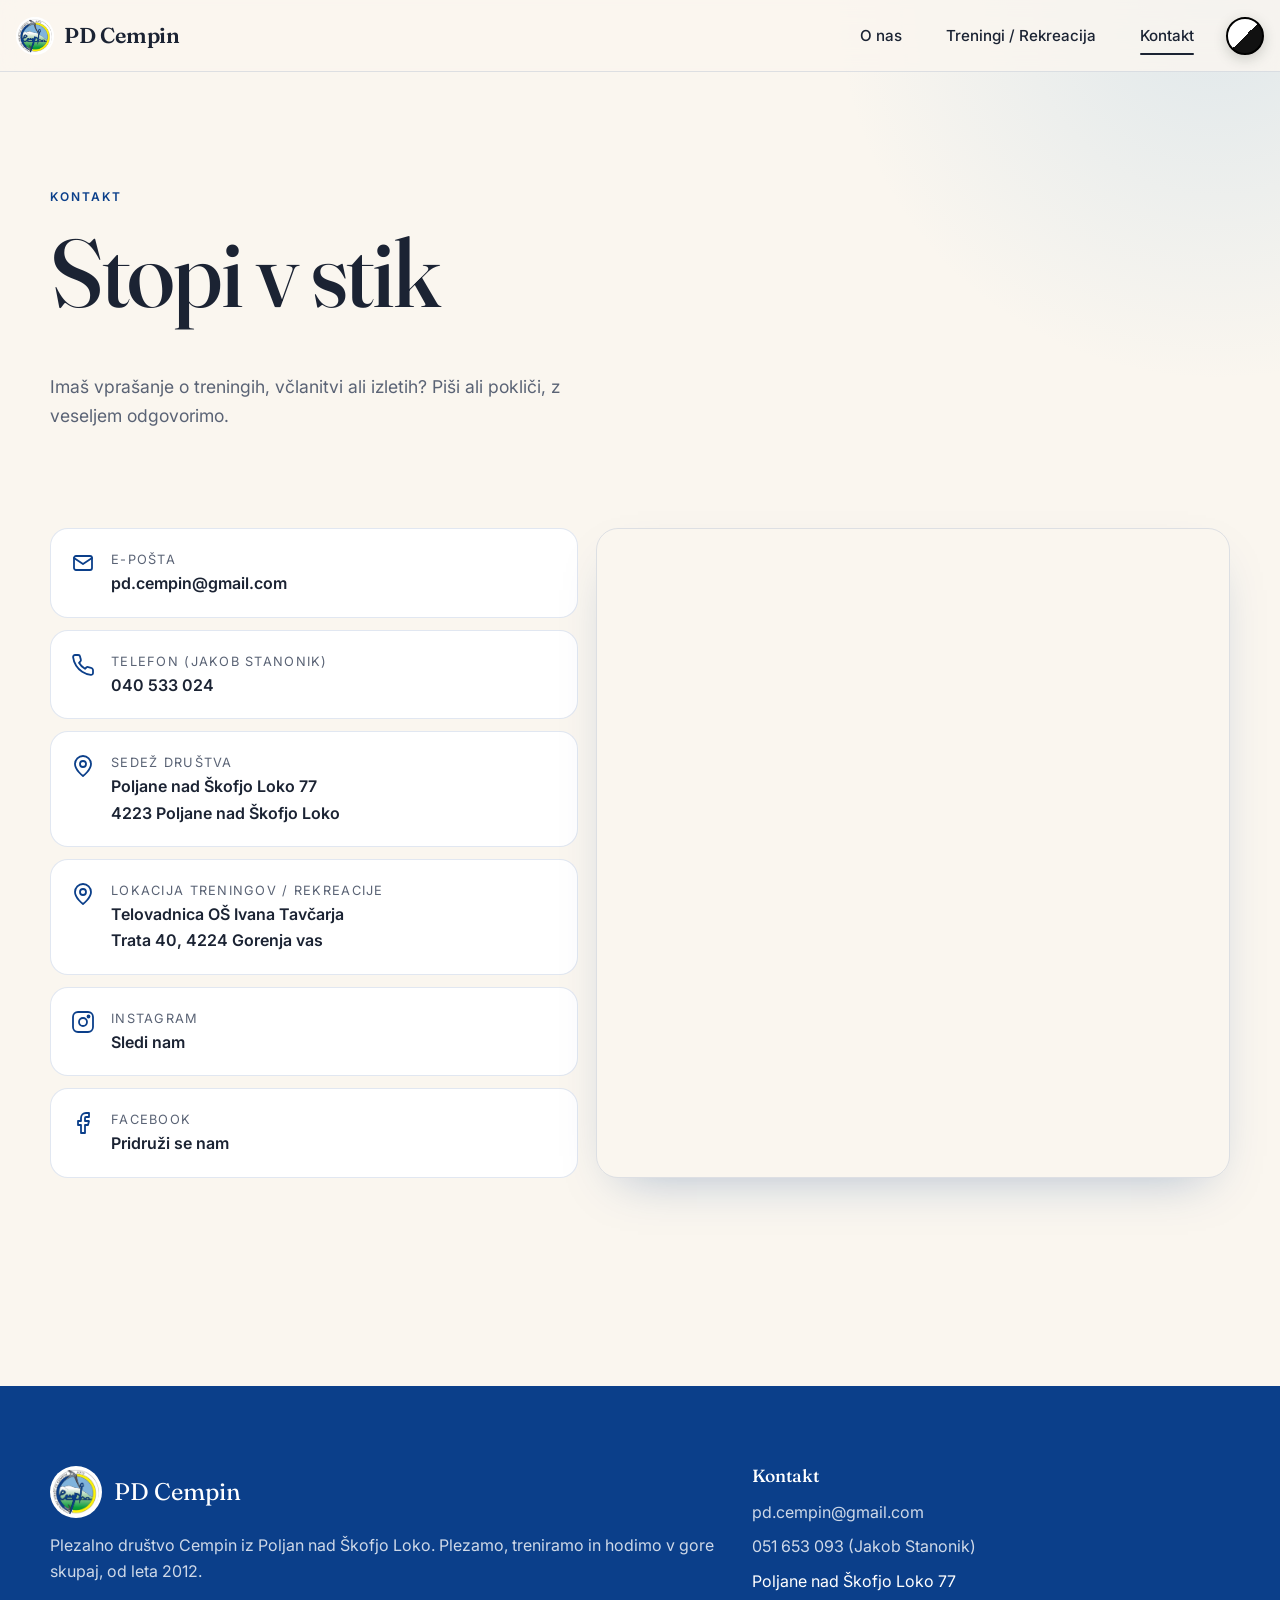
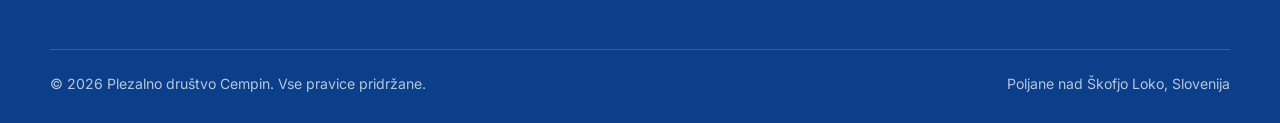
==== commit 2134bd2d: "Change phone number for Jakob Stanonik Updated contact information for Jakob Stanonik." ====
--- a/kontakt.html
+++ b/kontakt.html
@@ -52,7 +52,7 @@
       <div class="container contact-grid">
         <ul class="contact-list">
           <li class="reveal" style="--d:0s"><a class="contact-item" href="mailto:pd.cempin@gmail.com"><svg viewBox="0 0 24 24" fill="none" stroke="currentColor" stroke-width="1.8" stroke-linecap="round" stroke-linejoin="round" aria-hidden="true"><rect x="3" y="5" width="18" height="14" rx="2"/><path d="m3 7 9 6 9-6"/></svg><span><small>E-pošta</small><strong>pd.cempin@gmail.com</strong></span></a></li>
-          <li class="reveal" style="--d:.08s"><a class="contact-item" href="tel:+38651653093"><svg viewBox="0 0 24 24" fill="none" stroke="currentColor" stroke-width="1.8" stroke-linecap="round" stroke-linejoin="round" aria-hidden="true"><path d="M22 16.9v3a2 2 0 0 1-2.2 2 19.8 19.8 0 0 1-8.6-3.1 19.5 19.5 0 0 1-6-6A19.8 19.8 0 0 1 2.1 4.2 2 2 0 0 1 4.1 2h3a2 2 0 0 1 2 1.7c.1.9.4 1.8.7 2.7a2 2 0 0 1-.5 2.1L8 9.8a16 16 0 0 0 6 6l1.3-1.3a2 2 0 0 1 2.1-.4c.9.3 1.8.6 2.7.7a2 2 0 0 1 1.7 2z"/></svg><span><small>Telefon (Jakob Stanonik)</small><strong>051 653 093</strong></span></a></li>
+          <li class="reveal" style="--d:.08s"><a class="contact-item" href="tel:+38651653093"><svg viewBox="0 0 24 24" fill="none" stroke="currentColor" stroke-width="1.8" stroke-linecap="round" stroke-linejoin="round" aria-hidden="true"><path d="M22 16.9v3a2 2 0 0 1-2.2 2 19.8 19.8 0 0 1-8.6-3.1 19.5 19.5 0 0 1-6-6A19.8 19.8 0 0 1 2.1 4.2 2 2 0 0 1 4.1 2h3a2 2 0 0 1 2 1.7c.1.9.4 1.8.7 2.7a2 2 0 0 1-.5 2.1L8 9.8a16 16 0 0 0 6 6l1.3-1.3a2 2 0 0 1 2.1-.4c.9.3 1.8.6 2.7.7a2 2 0 0 1 1.7 2z"/></svg><span><small>Telefon (Jakob Stanonik)</small><strong>040 533 024</strong></span></a></li>
           <li class="reveal" style="--d:.16s"><a class="contact-item" href="https://www.google.com/maps/search/?api=1&query=Poljane+nad+%C5%A0kofjo+Loko+77%2C+4223+Poljane+nad+%C5%A0kofjo+Loko" target="_blank" rel="noopener"><svg viewBox="0 0 24 24" fill="none" stroke="currentColor" stroke-width="1.8" stroke-linecap="round" stroke-linejoin="round" aria-hidden="true"><path d="M20 10c0 6-8 12-8 12s-8-6-8-12a8 8 0 0 1 16 0z"/><circle cx="12" cy="10" r="3"/></svg><span><small>Sedež društva</small><strong>Poljane nad Škofjo Loko 77<br>4223 Poljane nad Škofjo Loko</strong></span></a></li>
           <!-- OSNUTEK: preveri, da povezavi vodita na pravi profil društva -->
           <li class="reveal" style="--d:.2s"><a class="contact-item" href="https://www.google.com/maps/search/?api=1&query=O%C5%A0+Ivana+Tav%C4%8Darja+Gorenja+vas%2C+Trata+40" target="_blank" rel="noopener"><svg viewBox="0 0 24 24" fill="none" stroke="currentColor" stroke-width="1.8" stroke-linecap="round" stroke-linejoin="round" aria-hidden="true"><path d="M20 10c0 6-8 12-8 12s-8-6-8-12a8 8 0 0 1 16 0z"/><circle cx="12" cy="10" r="3"/></svg><span><small>Lokacija treningov / rekreacije</small><strong>Telovadnica OŠ Ivana Tavčarja<br>Trata 40, 4224 Gorenja vas</strong></span></a></li>
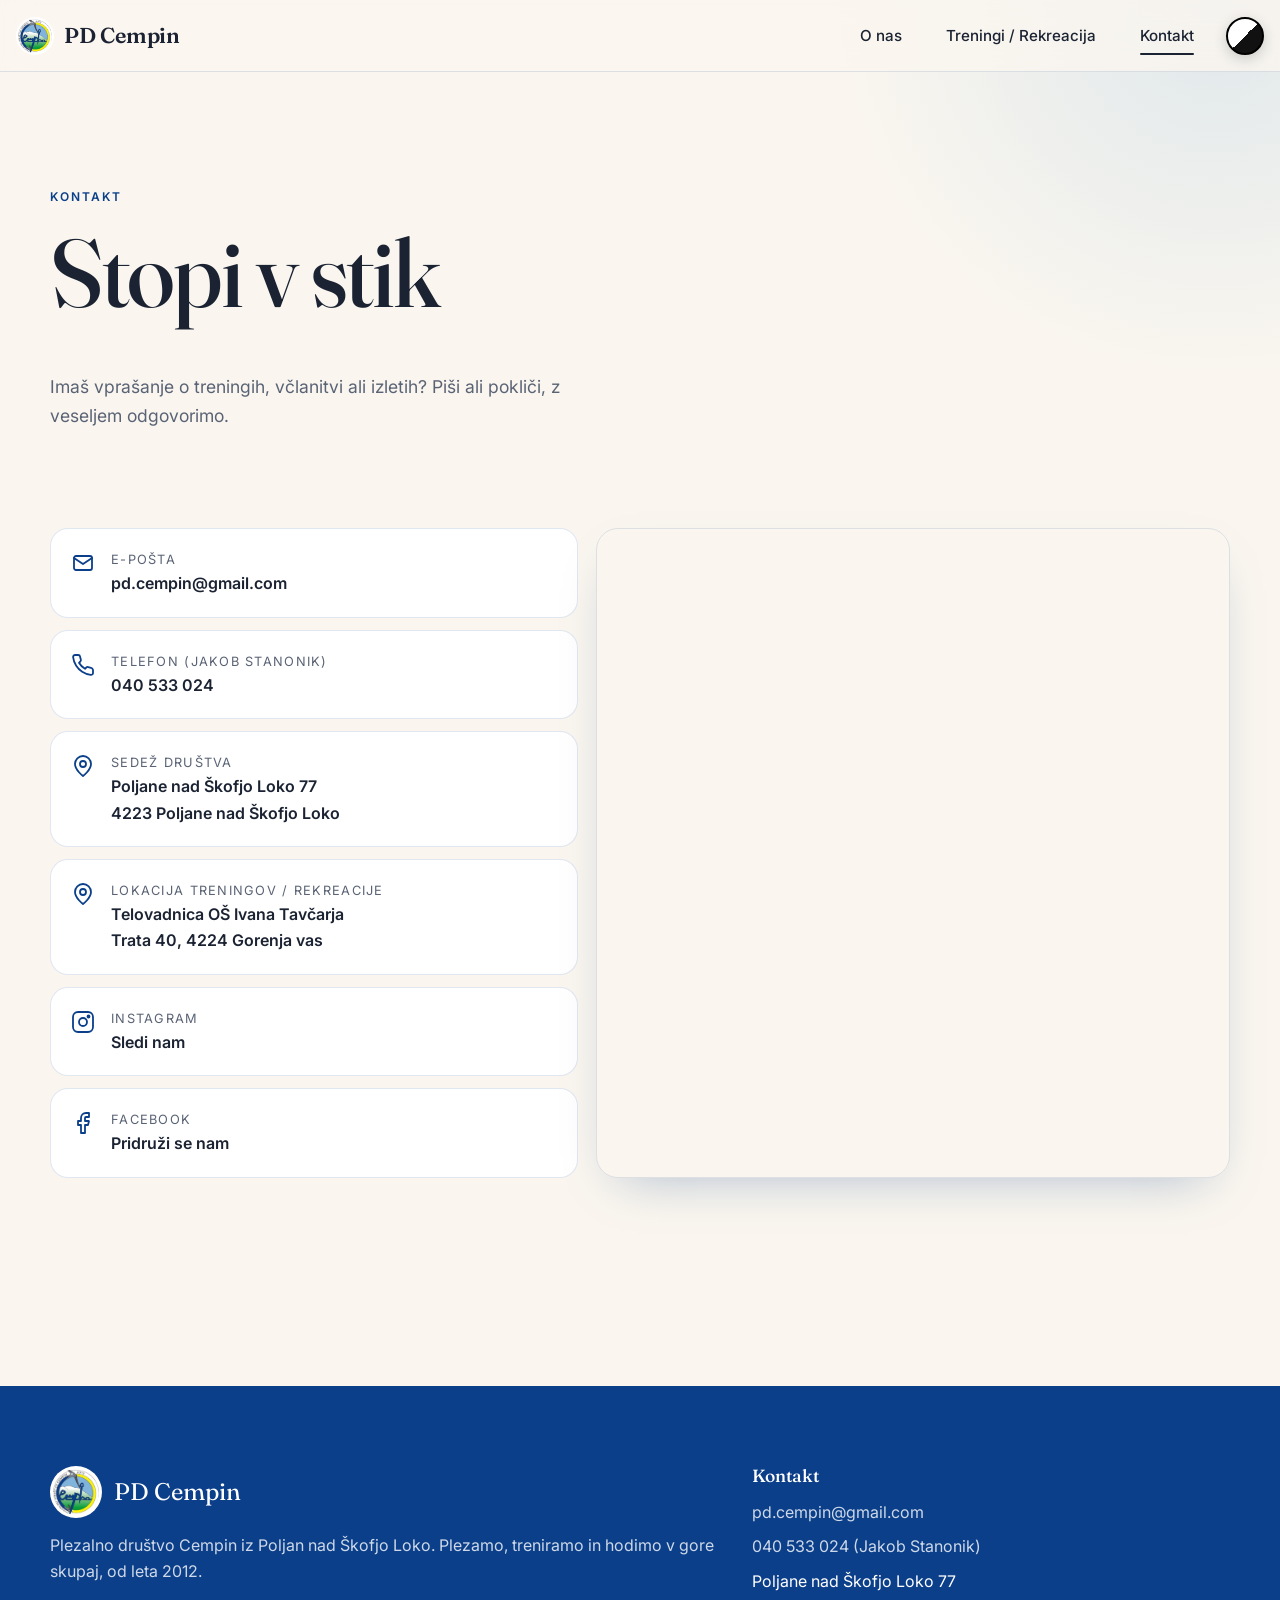
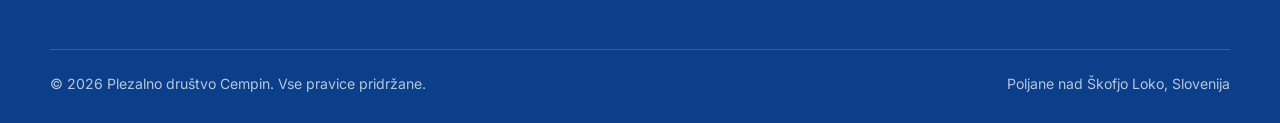
==== commit 4ce65e8a: "Update contact phone number for Jakob Stanonik" ====
--- a/kontakt.html
+++ b/kontakt.html
@@ -80,7 +80,7 @@
           <h3>Kontakt</h3>
           <ul>
             <li><a href="mailto:pd.cempin@gmail.com">pd.cempin@gmail.com</a></li>
-            <li><a href="tel:+38651653093">051 653 093 (Jakob Stanonik)</a></li>
+            <li><a href="tel:+38651653093">040 533 024 (Jakob Stanonik)</a></li>
             <li>Poljane nad Škofjo Loko 77</li>
           </ul>
         </div>
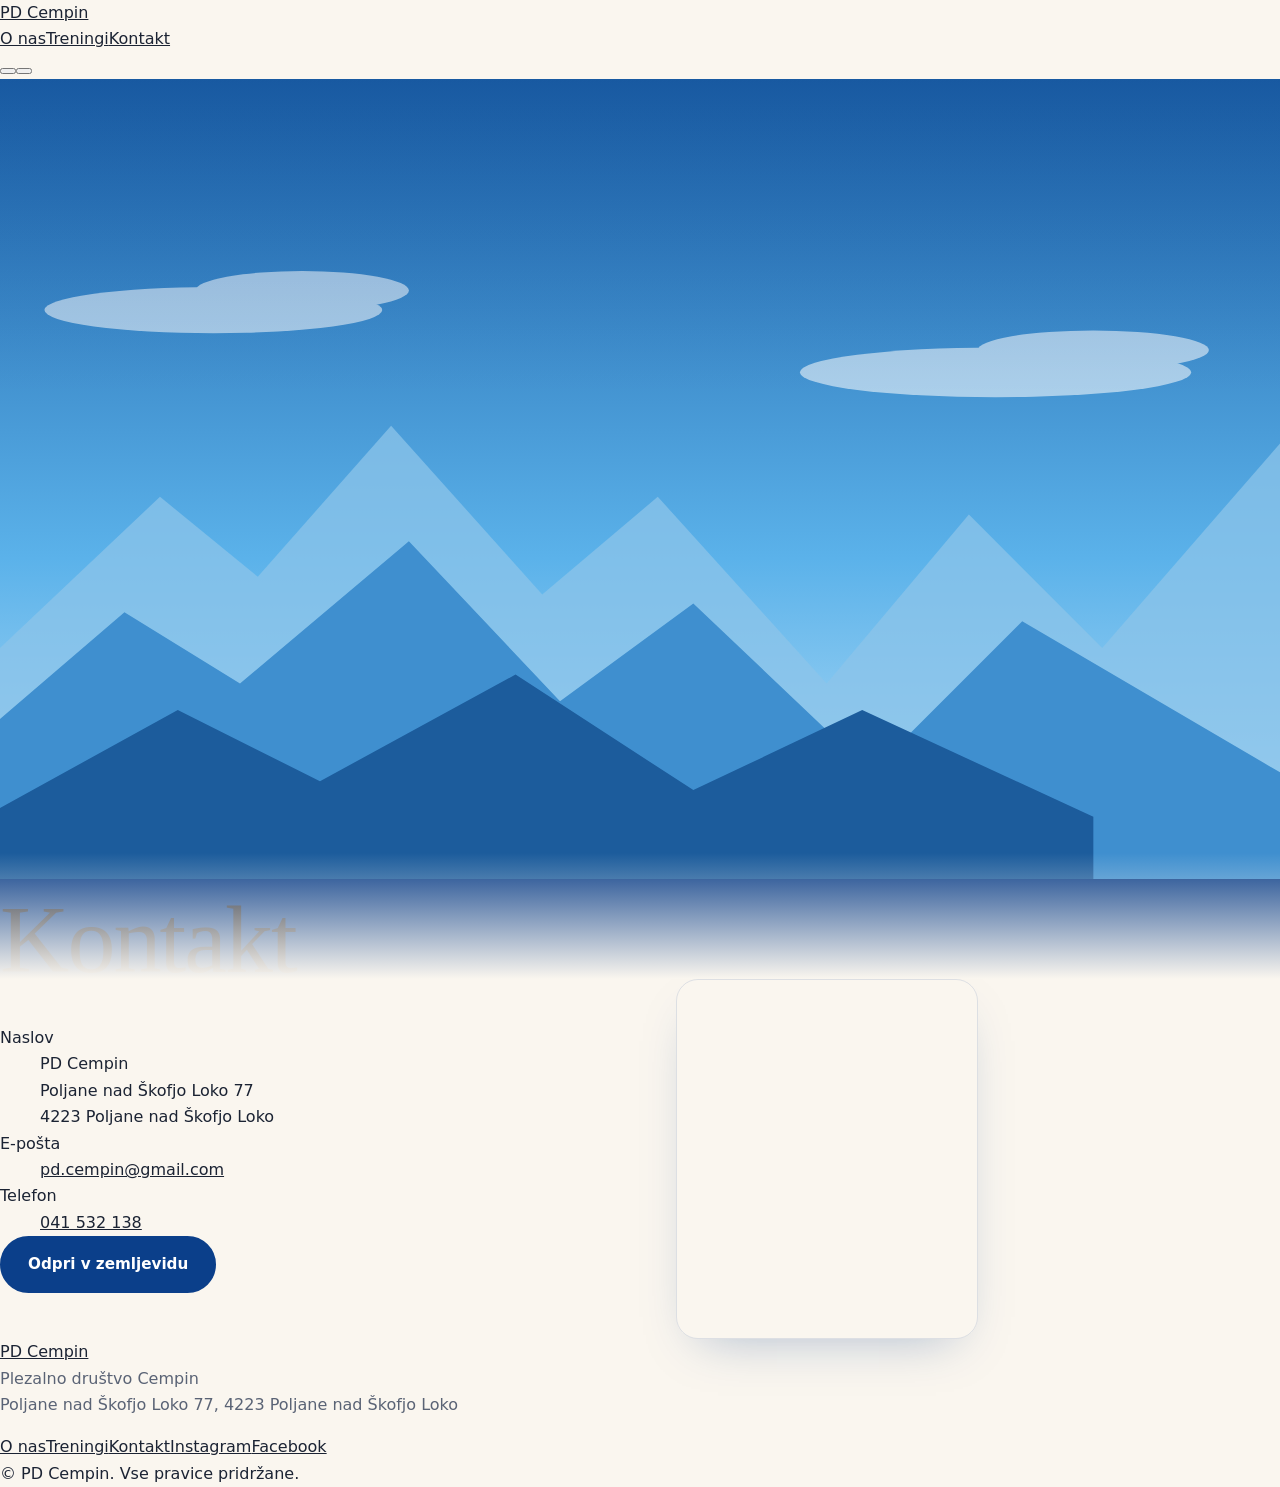
==== commit 4c075327: "Add files via upload" ====
--- a/kontakt.html
+++ b/kontakt.html
@@ -1,96 +1,20 @@
-<!doctype html>
-<html lang="sl" class="no-js">
-<head>
-  <meta charset="utf-8">
-  <meta name="viewport" content="width=device-width, initial-scale=1, viewport-fit=cover">
-  <title>Kontakt · PD Cempin</title>
-  <meta name="description" content="Kontakt in lokacija Plezalnega društva Cempin, Poljane nad Škofjo Loko.">
-  <meta name="theme-color" content="#faf6ef" media="(prefers-color-scheme: light)">
-  <meta name="theme-color" content="#161618" media="(prefers-color-scheme: dark)">
-  <link rel="icon" href="assets/logo.png">
-  <link rel="preconnect" href="https://fonts.googleapis.com">
-  <link rel="preconnect" href="https://fonts.gstatic.com" crossorigin>
-  <link href="https://fonts.googleapis.com/css2?family=Fraunces:opsz,wght@9..144,400;9..144,500;9..144,600&family=Inter:wght@400;500;600&display=swap" rel="stylesheet">
-  <link rel="stylesheet" href="style.css">
-  <script>
-    // Tema se nastavi takoj, da stran ne utripne
-    try { var t = localStorage.getItem("cempin-theme"); if (t) document.documentElement.setAttribute("data-theme", t); } catch (e) {}
-  </script>
-</head>
-<body>
-  <a class="skip-link" href="#vsebina">Preskoči na vsebino</a>
-  <header class="site-header">
-    <a class="brand" href="index.html" aria-label="PD Cempin, domov">
-      <img src="assets/logo.png" alt="" width="38" height="38">
-      PD Cempin
-    </a>
-    <div class="nav-wrap">
-      <nav class="main-nav" aria-label="Glavni meni">
-        <ul>
-          <li><a href="o-nas.html">O nas</a></li>
-          <li><a href="treningi.html">Treningi / Rekreacija</a></li>
-          <li><a href="kontakt.html" aria-current="page">Kontakt</a></li>
-        </ul>
-      </nav>
-      <button class="theme-toggle" type="button" aria-label="Preklopi temni način" aria-pressed="false"></button>
-      <button class="menu-toggle" type="button" aria-label="Odpri meni" aria-expanded="false">
-        <span></span><span></span><span></span>
-      </button>
-    </div>
-  </header>
-
-  <main id="vsebina">
-    <section class="page-head">
-      <div class="container reveal">
-        <span class="eyebrow">Kontakt</span>
-        <h1>Stopi v stik</h1>
-        <p>Imaš vprašanje o treningih, včlanitvi ali izletih? Piši ali pokliči, z veseljem odgovorimo.</p>
-      </div>
-    </section>
-
-    <section class="section" style="padding-top:0">
-      <div class="container contact-grid">
-        <ul class="contact-list">
-          <li class="reveal" style="--d:0s"><a class="contact-item" href="mailto:pd.cempin@gmail.com"><svg viewBox="0 0 24 24" fill="none" stroke="currentColor" stroke-width="1.8" stroke-linecap="round" stroke-linejoin="round" aria-hidden="true"><rect x="3" y="5" width="18" height="14" rx="2"/><path d="m3 7 9 6 9-6"/></svg><span><small>E-pošta</small><strong>pd.cempin@gmail.com</strong></span></a></li>
-          <li class="reveal" style="--d:.08s"><a class="contact-item" href="tel:+38651653093"><svg viewBox="0 0 24 24" fill="none" stroke="currentColor" stroke-width="1.8" stroke-linecap="round" stroke-linejoin="round" aria-hidden="true"><path d="M22 16.9v3a2 2 0 0 1-2.2 2 19.8 19.8 0 0 1-8.6-3.1 19.5 19.5 0 0 1-6-6A19.8 19.8 0 0 1 2.1 4.2 2 2 0 0 1 4.1 2h3a2 2 0 0 1 2 1.7c.1.9.4 1.8.7 2.7a2 2 0 0 1-.5 2.1L8 9.8a16 16 0 0 0 6 6l1.3-1.3a2 2 0 0 1 2.1-.4c.9.3 1.8.6 2.7.7a2 2 0 0 1 1.7 2z"/></svg><span><small>Telefon (Jakob Stanonik)</small><strong>040 533 024</strong></span></a></li>
-          <li class="reveal" style="--d:.16s"><a class="contact-item" href="https://www.google.com/maps/search/?api=1&query=Poljane+nad+%C5%A0kofjo+Loko+77%2C+4223+Poljane+nad+%C5%A0kofjo+Loko" target="_blank" rel="noopener"><svg viewBox="0 0 24 24" fill="none" stroke="currentColor" stroke-width="1.8" stroke-linecap="round" stroke-linejoin="round" aria-hidden="true"><path d="M20 10c0 6-8 12-8 12s-8-6-8-12a8 8 0 0 1 16 0z"/><circle cx="12" cy="10" r="3"/></svg><span><small>Sedež društva</small><strong>Poljane nad Škofjo Loko 77<br>4223 Poljane nad Škofjo Loko</strong></span></a></li>
-          <!-- OSNUTEK: preveri, da povezavi vodita na pravi profil društva -->
-          <li class="reveal" style="--d:.2s"><a class="contact-item" href="https://www.google.com/maps/search/?api=1&query=O%C5%A0+Ivana+Tav%C4%8Darja+Gorenja+vas%2C+Trata+40" target="_blank" rel="noopener"><svg viewBox="0 0 24 24" fill="none" stroke="currentColor" stroke-width="1.8" stroke-linecap="round" stroke-linejoin="round" aria-hidden="true"><path d="M20 10c0 6-8 12-8 12s-8-6-8-12a8 8 0 0 1 16 0z"/><circle cx="12" cy="10" r="3"/></svg><span><small>Lokacija treningov / rekreacije</small><strong>Telovadnica OŠ Ivana Tavčarja<br>Trata 40, 4224 Gorenja vas</strong></span></a></li>
-          <li class="reveal" style="--d:.24s"><a class="contact-item" href="https://www.instagram.com/" target="_blank" rel="noopener"><svg viewBox="0 0 24 24" fill="none" stroke="currentColor" stroke-width="1.8" stroke-linecap="round" stroke-linejoin="round" aria-hidden="true"><rect x="2" y="2" width="20" height="20" rx="5"/><circle cx="12" cy="12" r="4"/><circle cx="17.5" cy="6.5" r="1" fill="currentColor"/></svg><span><small>Instagram</small><strong>Sledi nam</strong></span></a></li>
-          <li class="reveal" style="--d:.32s"><a class="contact-item" href="https://www.facebook.com/" target="_blank" rel="noopener"><svg viewBox="0 0 24 24" fill="none" stroke="currentColor" stroke-width="1.8" stroke-linecap="round" stroke-linejoin="round" aria-hidden="true"><path d="M18 2h-3a5 5 0 0 0-5 5v3H7v4h3v8h4v-8h3l1-4h-4V7a1 1 0 0 1 1-1h3z"/></svg><span><small>Facebook</small><strong>Pridruži se nam</strong></span></a></li>
-        </ul>
-        <div class="map reveal reveal--zoom">
-          <iframe title="Zemljevid: Poljane nad Škofjo Loko 77" loading="lazy" referrerpolicy="no-referrer-when-downgrade" src="https://maps.google.com/maps?q=Poljane+nad+%C5%A0kofjo+Loko+77%2C+4223+Poljane+nad+%C5%A0kofjo+Loko&z=16&output=embed"></iframe>
-        </div>
-      </div>
-    </section>
-  </main>
-
-  <footer class="site-footer">
-    <div class="container">
-      <div class="footer-grid">
-        <div>
-          <div class="footer-brand">
-            <img src="assets/logo.png" alt="" width="52" height="52">
-            <span>PD Cempin</span>
-          </div>
-          <p>Plezalno društvo Cempin iz Poljan nad Škofjo Loko. Plezamo, treniramo in hodimo v gore skupaj, od leta 2012.</p>
-        </div>
-        <div>
-          <h3>Kontakt</h3>
-          <ul>
-            <li><a href="mailto:pd.cempin@gmail.com">pd.cempin@gmail.com</a></li>
-            <li><a href="tel:+38651653093">040 533 024 (Jakob Stanonik)</a></li>
-            <li>Poljane nad Škofjo Loko 77</li>
-          </ul>
-        </div>
-      </div>
-      <div class="footer-bottom">
-        <span>© <span data-year>2026</span> Plezalno društvo Cempin. Vse pravice pridržane.</span>
-        <span>Poljane nad Škofjo Loko, Slovenija</span>
-      </div>
-    </div>
-  </footer>
-  <script src="script.js" defer></script>
-</body>
-</html>
+<!DOCTYPE html>
+<html lang="sl"><head><meta charset="utf-8"><meta name="viewport" content="width=device-width,initial-scale=1">
+<title>Kontakt | PD Cempin | Plezalno društvo Poljane</title>
+<meta name="description" content="PD Cempin: plezalno društvo iz Poljan nad Škofjo Loko. Treningi, izleti in plezanje v skupnosti.">
+<meta name="color-scheme" content="light dark">
+<script>try{var t=localStorage.getItem('theme')||(matchMedia('(prefers-color-scheme: dark)').matches?'dark':'light');document.documentElement.setAttribute('data-theme',t)}catch(e){}</script>
+<link rel="preconnect" href="https://fonts.googleapis.com"><link rel="preconnect" href="https://fonts.gstatic.com" crossorigin>
+<link href="https://fonts.googleapis.com/css2?family=Cormorant+Garamond:wght@300;400;600&family=Hanken+Grotesk:wght@400;500;600&display=swap" rel="stylesheet">
+<link rel="stylesheet" href="style.css"></head><body>
+<header><div class="in"><a class="logo" href="index.html" aria-label="PD Cempin, domov">PD Cempin</a>
+<div class="right"><nav id="nav"><a href="o-nas.html">O nas</a><a href="treningi.html">Treningi</a><a href="kontakt.html" aria-current="page">Kontakt</a></nav><button class="tt" aria-label="Preklopi svetlo/temno temo"><i class="w"></i><i class="b"></i></button><button class="bg" aria-label="Meni" aria-expanded="false" aria-controls="nav"><span></span></button></div></div></header>
+<main>
+<div class="hero short"><svg viewBox="0 0 1440 900" preserveAspectRatio="xMidYMax slice" aria-hidden="true"><defs><linearGradient id="s" x1="0" y1="0" x2="0" y2="1"><stop offset="0" stop-color="#1b5fa6"/><stop offset=".6" stop-color="#5bb2ea"/><stop offset="1" stop-color="#bfe3f8"/></linearGradient></defs><rect width="1440" height="900" fill="url(#s)"/><g fill="#fff" opacity=".55"><ellipse cx="240" cy="260" rx="190" ry="26"/><ellipse cx="340" cy="238" rx="120" ry="22"/><ellipse cx="1120" cy="330" rx="220" ry="28"/><ellipse cx="1230" cy="305" rx="130" ry="22"/></g><path d="M0 640L180 470l110 90 150-170 170 190 130-110 190 210 160-190 150 150 200-230v570H0z" fill="#8cc5ea" opacity=".75"/><path d="M0 720l140-120 130 80 190-160 170 180 150-110 200 190 170-170 290 170v310H0z" fill="#3f8fcf"/><path d="M0 820l200-110 160 80 220-120 200 130 190-90 260 120v70H0z" fill="#1c5c9c"/></svg><img src="images/banner.jpg" alt="" onerror="this.remove()"><div class="wrap"><h1>Kontakt</h1></div></div>
+<section><div class="wrap split"><dl class="info"><div><dt>Naslov</dt><dd>PD Cempin<br>Poljane nad Škofjo Loko 77<br>4223 Poljane nad Škofjo Loko</dd></div><div><dt>E-pošta</dt><dd><a href="mailto:pd.cempin@gmail.com">pd.cempin@gmail.com</a></dd></div><div><dt>Telefon</dt><dd><a href="tel:+38641532138">041 532 138</a></dd></div><div><a class="btn dk" href="https://www.google.com/maps/search/?api=1&query=Poljane+nad+%C5%A0kofjo+Loko+77" rel="noopener">Odpri v zemljevidu</a></div></dl>
+<iframe class="map" title="Lokacija PD Cempin" loading="lazy" src="https://www.google.com/maps?q=Poljane+nad+%C5%A0kofjo+Loko+77&output=embed"></iframe></div></section>
+</main>
+<footer><div class="wrap"><div class="top"><div><a class="logo" href="index.html">PD Cempin</a><p>Plezalno društvo Cempin<br>Poljane nad Škofjo Loko 77, 4223 Poljane nad Škofjo Loko</p></div>
+<div class="links"><a href="o-nas.html">O nas</a><a href="treningi.html">Treningi</a><a href="kontakt.html">Kontakt</a><a href="#" rel="noopener">Instagram</a><a href="#" rel="noopener">Facebook</a></div></div>
+<div class="bot">© <span id="y"></span> PD Cempin. Vse pravice pridržane.</div></div></footer>
+<script src="script.js"></script></body></html>
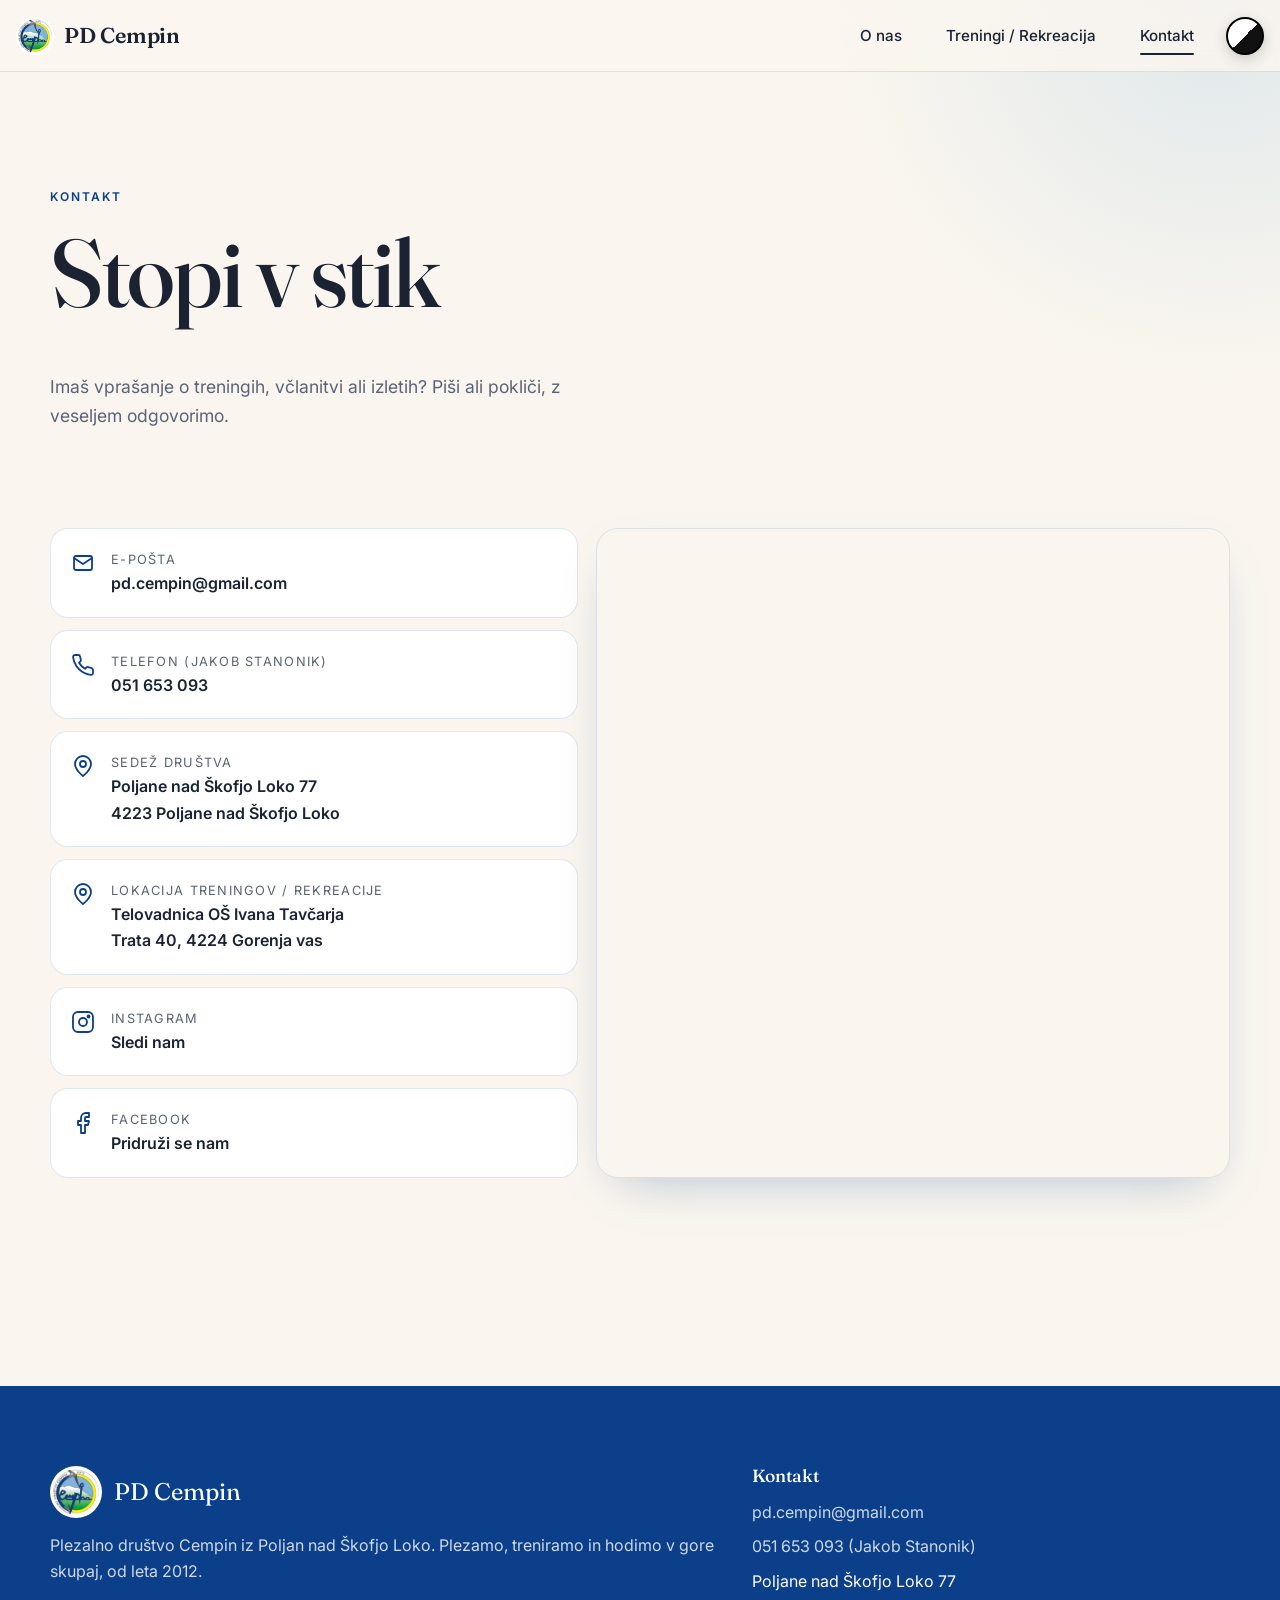
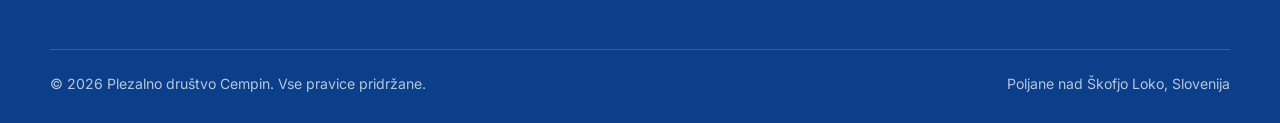
==== commit 4ffa5d10: "Add files via upload" ====
--- a/kontakt.html
+++ b/kontakt.html
@@ -1,20 +1,96 @@
-<!DOCTYPE html>
-<html lang="sl"><head><meta charset="utf-8"><meta name="viewport" content="width=device-width,initial-scale=1">
-<title>Kontakt | PD Cempin | Plezalno društvo Poljane</title>
-<meta name="description" content="PD Cempin: plezalno društvo iz Poljan nad Škofjo Loko. Treningi, izleti in plezanje v skupnosti.">
-<meta name="color-scheme" content="light dark">
-<script>try{var t=localStorage.getItem('theme')||(matchMedia('(prefers-color-scheme: dark)').matches?'dark':'light');document.documentElement.setAttribute('data-theme',t)}catch(e){}</script>
-<link rel="preconnect" href="https://fonts.googleapis.com"><link rel="preconnect" href="https://fonts.gstatic.com" crossorigin>
-<link href="https://fonts.googleapis.com/css2?family=Cormorant+Garamond:wght@300;400;600&family=Hanken+Grotesk:wght@400;500;600&display=swap" rel="stylesheet">
-<link rel="stylesheet" href="style.css"></head><body>
-<header><div class="in"><a class="logo" href="index.html" aria-label="PD Cempin, domov">PD Cempin</a>
-<div class="right"><nav id="nav"><a href="o-nas.html">O nas</a><a href="treningi.html">Treningi</a><a href="kontakt.html" aria-current="page">Kontakt</a></nav><button class="tt" aria-label="Preklopi svetlo/temno temo"><i class="w"></i><i class="b"></i></button><button class="bg" aria-label="Meni" aria-expanded="false" aria-controls="nav"><span></span></button></div></div></header>
-<main>
-<div class="hero short"><svg viewBox="0 0 1440 900" preserveAspectRatio="xMidYMax slice" aria-hidden="true"><defs><linearGradient id="s" x1="0" y1="0" x2="0" y2="1"><stop offset="0" stop-color="#1b5fa6"/><stop offset=".6" stop-color="#5bb2ea"/><stop offset="1" stop-color="#bfe3f8"/></linearGradient></defs><rect width="1440" height="900" fill="url(#s)"/><g fill="#fff" opacity=".55"><ellipse cx="240" cy="260" rx="190" ry="26"/><ellipse cx="340" cy="238" rx="120" ry="22"/><ellipse cx="1120" cy="330" rx="220" ry="28"/><ellipse cx="1230" cy="305" rx="130" ry="22"/></g><path d="M0 640L180 470l110 90 150-170 170 190 130-110 190 210 160-190 150 150 200-230v570H0z" fill="#8cc5ea" opacity=".75"/><path d="M0 720l140-120 130 80 190-160 170 180 150-110 200 190 170-170 290 170v310H0z" fill="#3f8fcf"/><path d="M0 820l200-110 160 80 220-120 200 130 190-90 260 120v70H0z" fill="#1c5c9c"/></svg><img src="images/banner.jpg" alt="" onerror="this.remove()"><div class="wrap"><h1>Kontakt</h1></div></div>
-<section><div class="wrap split"><dl class="info"><div><dt>Naslov</dt><dd>PD Cempin<br>Poljane nad Škofjo Loko 77<br>4223 Poljane nad Škofjo Loko</dd></div><div><dt>E-pošta</dt><dd><a href="mailto:pd.cempin@gmail.com">pd.cempin@gmail.com</a></dd></div><div><dt>Telefon</dt><dd><a href="tel:+38641532138">041 532 138</a></dd></div><div><a class="btn dk" href="https://www.google.com/maps/search/?api=1&query=Poljane+nad+%C5%A0kofjo+Loko+77" rel="noopener">Odpri v zemljevidu</a></div></dl>
-<iframe class="map" title="Lokacija PD Cempin" loading="lazy" src="https://www.google.com/maps?q=Poljane+nad+%C5%A0kofjo+Loko+77&output=embed"></iframe></div></section>
-</main>
-<footer><div class="wrap"><div class="top"><div><a class="logo" href="index.html">PD Cempin</a><p>Plezalno društvo Cempin<br>Poljane nad Škofjo Loko 77, 4223 Poljane nad Škofjo Loko</p></div>
-<div class="links"><a href="o-nas.html">O nas</a><a href="treningi.html">Treningi</a><a href="kontakt.html">Kontakt</a><a href="#" rel="noopener">Instagram</a><a href="#" rel="noopener">Facebook</a></div></div>
-<div class="bot">© <span id="y"></span> PD Cempin. Vse pravice pridržane.</div></div></footer>
-<script src="script.js"></script></body></html>+<!doctype html>
+<html lang="sl" class="no-js">
+<head>
+  <meta charset="utf-8">
+  <meta name="viewport" content="width=device-width, initial-scale=1, viewport-fit=cover">
+  <title>Kontakt · PD Cempin</title>
+  <meta name="description" content="Kontakt in lokacija Plezalnega društva Cempin, Poljane nad Škofjo Loko.">
+  <meta name="theme-color" content="#faf6ef" media="(prefers-color-scheme: light)">
+  <meta name="theme-color" content="#161618" media="(prefers-color-scheme: dark)">
+  <link rel="icon" href="assets/logo.png">
+  <link rel="preconnect" href="https://fonts.googleapis.com">
+  <link rel="preconnect" href="https://fonts.gstatic.com" crossorigin>
+  <link href="https://fonts.googleapis.com/css2?family=Fraunces:opsz,wght@9..144,400;9..144,500;9..144,600&family=Inter:wght@400;500;600&display=swap" rel="stylesheet">
+  <link rel="stylesheet" href="style.css">
+  <script>
+    // Tema se nastavi takoj, da stran ne utripne
+    try { var t = localStorage.getItem("cempin-theme"); if (t) document.documentElement.setAttribute("data-theme", t); } catch (e) {}
+  </script>
+</head>
+<body>
+  <a class="skip-link" href="#vsebina">Preskoči na vsebino</a>
+  <header class="site-header">
+    <a class="brand" href="index.html" aria-label="PD Cempin, domov">
+      <img src="assets/logo.png" alt="" width="38" height="38">
+      PD Cempin
+    </a>
+    <div class="nav-wrap">
+      <nav class="main-nav" aria-label="Glavni meni">
+        <ul>
+          <li><a href="o-nas.html">O nas</a></li>
+          <li><a href="treningi.html">Treningi / Rekreacija</a></li>
+          <li><a href="kontakt.html" aria-current="page">Kontakt</a></li>
+        </ul>
+      </nav>
+      <button class="theme-toggle" type="button" aria-label="Preklopi temni način" aria-pressed="false"></button>
+      <button class="menu-toggle" type="button" aria-label="Odpri meni" aria-expanded="false">
+        <span></span><span></span><span></span>
+      </button>
+    </div>
+  </header>
+
+  <main id="vsebina">
+    <section class="page-head">
+      <div class="container reveal">
+        <span class="eyebrow">Kontakt</span>
+        <h1>Stopi v stik</h1>
+        <p>Imaš vprašanje o treningih, včlanitvi ali izletih? Piši ali pokliči, z veseljem odgovorimo.</p>
+      </div>
+    </section>
+
+    <section class="section" style="padding-top:0">
+      <div class="container contact-grid">
+        <ul class="contact-list">
+          <li class="reveal" style="--d:0s"><a class="contact-item" href="mailto:pd.cempin@gmail.com"><svg viewBox="0 0 24 24" fill="none" stroke="currentColor" stroke-width="1.8" stroke-linecap="round" stroke-linejoin="round" aria-hidden="true"><rect x="3" y="5" width="18" height="14" rx="2"/><path d="m3 7 9 6 9-6"/></svg><span><small>E-pošta</small><strong>pd.cempin@gmail.com</strong></span></a></li>
+          <li class="reveal" style="--d:.08s"><a class="contact-item" href="tel:+38651653093"><svg viewBox="0 0 24 24" fill="none" stroke="currentColor" stroke-width="1.8" stroke-linecap="round" stroke-linejoin="round" aria-hidden="true"><path d="M22 16.9v3a2 2 0 0 1-2.2 2 19.8 19.8 0 0 1-8.6-3.1 19.5 19.5 0 0 1-6-6A19.8 19.8 0 0 1 2.1 4.2 2 2 0 0 1 4.1 2h3a2 2 0 0 1 2 1.7c.1.9.4 1.8.7 2.7a2 2 0 0 1-.5 2.1L8 9.8a16 16 0 0 0 6 6l1.3-1.3a2 2 0 0 1 2.1-.4c.9.3 1.8.6 2.7.7a2 2 0 0 1 1.7 2z"/></svg><span><small>Telefon (Jakob Stanonik)</small><strong>051 653 093</strong></span></a></li>
+          <li class="reveal" style="--d:.16s"><a class="contact-item" href="https://www.google.com/maps/search/?api=1&query=Poljane+nad+%C5%A0kofjo+Loko+77%2C+4223+Poljane+nad+%C5%A0kofjo+Loko" target="_blank" rel="noopener"><svg viewBox="0 0 24 24" fill="none" stroke="currentColor" stroke-width="1.8" stroke-linecap="round" stroke-linejoin="round" aria-hidden="true"><path d="M20 10c0 6-8 12-8 12s-8-6-8-12a8 8 0 0 1 16 0z"/><circle cx="12" cy="10" r="3"/></svg><span><small>Sedež društva</small><strong>Poljane nad Škofjo Loko 77<br>4223 Poljane nad Škofjo Loko</strong></span></a></li>
+          <!-- OSNUTEK: preveri, da povezavi vodita na pravi profil društva -->
+          <li class="reveal" style="--d:.2s"><a class="contact-item" href="https://www.google.com/maps/search/?api=1&query=O%C5%A0+Ivana+Tav%C4%8Darja+Gorenja+vas%2C+Trata+40" target="_blank" rel="noopener"><svg viewBox="0 0 24 24" fill="none" stroke="currentColor" stroke-width="1.8" stroke-linecap="round" stroke-linejoin="round" aria-hidden="true"><path d="M20 10c0 6-8 12-8 12s-8-6-8-12a8 8 0 0 1 16 0z"/><circle cx="12" cy="10" r="3"/></svg><span><small>Lokacija treningov / rekreacije</small><strong>Telovadnica OŠ Ivana Tavčarja<br>Trata 40, 4224 Gorenja vas</strong></span></a></li>
+          <li class="reveal" style="--d:.24s"><a class="contact-item" href="https://www.instagram.com/" target="_blank" rel="noopener"><svg viewBox="0 0 24 24" fill="none" stroke="currentColor" stroke-width="1.8" stroke-linecap="round" stroke-linejoin="round" aria-hidden="true"><rect x="2" y="2" width="20" height="20" rx="5"/><circle cx="12" cy="12" r="4"/><circle cx="17.5" cy="6.5" r="1" fill="currentColor"/></svg><span><small>Instagram</small><strong>Sledi nam</strong></span></a></li>
+          <li class="reveal" style="--d:.32s"><a class="contact-item" href="https://www.facebook.com/" target="_blank" rel="noopener"><svg viewBox="0 0 24 24" fill="none" stroke="currentColor" stroke-width="1.8" stroke-linecap="round" stroke-linejoin="round" aria-hidden="true"><path d="M18 2h-3a5 5 0 0 0-5 5v3H7v4h3v8h4v-8h3l1-4h-4V7a1 1 0 0 1 1-1h3z"/></svg><span><small>Facebook</small><strong>Pridruži se nam</strong></span></a></li>
+        </ul>
+        <div class="map reveal reveal--zoom">
+          <iframe title="Zemljevid: Poljane nad Škofjo Loko 77" loading="lazy" referrerpolicy="no-referrer-when-downgrade" src="https://maps.google.com/maps?q=Poljane+nad+%C5%A0kofjo+Loko+77%2C+4223+Poljane+nad+%C5%A0kofjo+Loko&z=16&output=embed"></iframe>
+        </div>
+      </div>
+    </section>
+  </main>
+
+  <footer class="site-footer">
+    <div class="container">
+      <div class="footer-grid">
+        <div>
+          <div class="footer-brand">
+            <img src="assets/logo.png" alt="" width="52" height="52">
+            <span>PD Cempin</span>
+          </div>
+          <p>Plezalno društvo Cempin iz Poljan nad Škofjo Loko. Plezamo, treniramo in hodimo v gore skupaj, od leta 2012.</p>
+        </div>
+        <div>
+          <h3>Kontakt</h3>
+          <ul>
+            <li><a href="mailto:pd.cempin@gmail.com">pd.cempin@gmail.com</a></li>
+            <li><a href="tel:+38651653093">051 653 093 (Jakob Stanonik)</a></li>
+            <li>Poljane nad Škofjo Loko 77</li>
+          </ul>
+        </div>
+      </div>
+      <div class="footer-bottom">
+        <span>© <span data-year>2026</span> Plezalno društvo Cempin. Vse pravice pridržane.</span>
+        <span>Poljane nad Škofjo Loko, Slovenija</span>
+      </div>
+    </div>
+  </footer>
+  <script src="script.js" defer></script>
+</body>
+</html>
--- a/style.css
+++ b/style.css
@@ -687,3 +687,35 @@
 }
 .logo-badge img { width: 100%; height: 100%; object-fit: contain; }
 @media (max-width: 859px) { .logo-badge { width: min(78%, 340px); } }
+
+/* O nas: zgodovina društva */
+.split--top { align-items: start; }
+@media (min-width: 860px) {
+  .split__media--sticky { position: sticky; top: calc(var(--header-h) + 24px); }
+  .split--top .logo-badge { position: sticky; top: calc(var(--header-h) + 24px); }
+}
+.story p { max-width: 62ch; }
+.closing {
+  max-width: 780px;
+  margin-inline: auto;
+  padding: clamp(28px, 5vw, 48px);
+  border-left: 4px solid var(--accent);
+  background: var(--surface);
+  border-radius: 0 var(--radius) var(--radius) 0;
+  transition: background-color 0.5s var(--ease);
+}
+.closing p { font-size: 1.1rem; color: var(--text); }
+.signature {
+  margin: 24px 0 0;
+  font-family: var(--font-display);
+  font-size: 1.5rem !important;
+  color: var(--accent) !important;
+}
+.signature span {
+  display: block;
+  font-family: var(--font-body);
+  font-size: 0.85rem;
+  letter-spacing: 0.08em;
+  text-transform: uppercase;
+  color: var(--text-soft);
+}
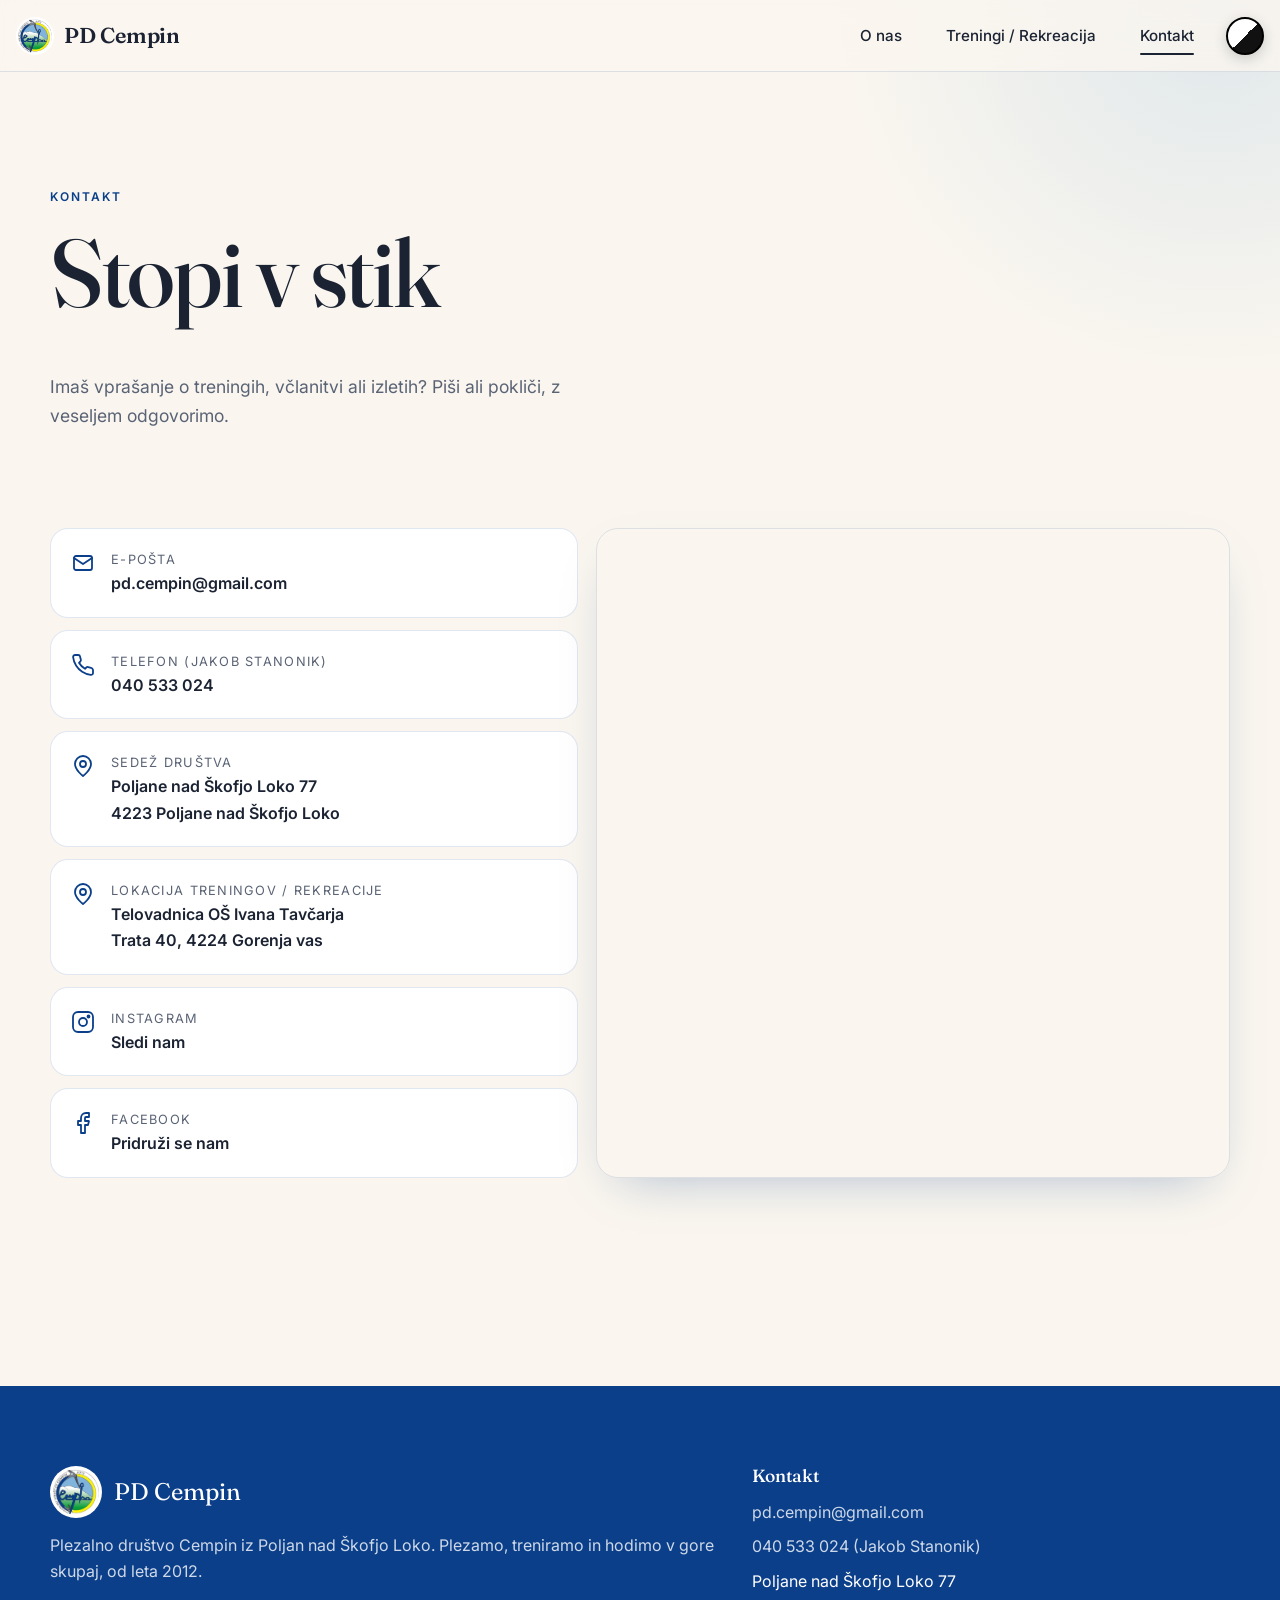
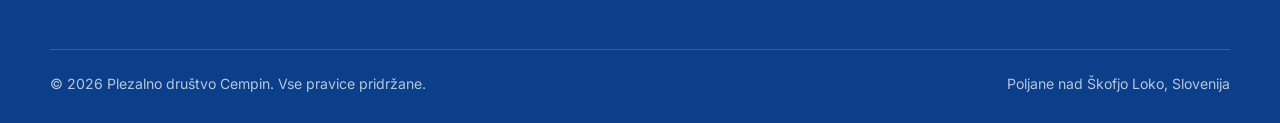
==== commit 70d42947: "Add files via upload" ====
--- a/kontakt.html
+++ b/kontakt.html
@@ -52,7 +52,7 @@
       <div class="container contact-grid">
         <ul class="contact-list">
           <li class="reveal" style="--d:0s"><a class="contact-item" href="mailto:pd.cempin@gmail.com"><svg viewBox="0 0 24 24" fill="none" stroke="currentColor" stroke-width="1.8" stroke-linecap="round" stroke-linejoin="round" aria-hidden="true"><rect x="3" y="5" width="18" height="14" rx="2"/><path d="m3 7 9 6 9-6"/></svg><span><small>E-pošta</small><strong>pd.cempin@gmail.com</strong></span></a></li>
-          <li class="reveal" style="--d:.08s"><a class="contact-item" href="tel:+38651653093"><svg viewBox="0 0 24 24" fill="none" stroke="currentColor" stroke-width="1.8" stroke-linecap="round" stroke-linejoin="round" aria-hidden="true"><path d="M22 16.9v3a2 2 0 0 1-2.2 2 19.8 19.8 0 0 1-8.6-3.1 19.5 19.5 0 0 1-6-6A19.8 19.8 0 0 1 2.1 4.2 2 2 0 0 1 4.1 2h3a2 2 0 0 1 2 1.7c.1.9.4 1.8.7 2.7a2 2 0 0 1-.5 2.1L8 9.8a16 16 0 0 0 6 6l1.3-1.3a2 2 0 0 1 2.1-.4c.9.3 1.8.6 2.7.7a2 2 0 0 1 1.7 2z"/></svg><span><small>Telefon (Jakob Stanonik)</small><strong>051 653 093</strong></span></a></li>
+          <li class="reveal" style="--d:.08s"><a class="contact-item" href="tel:+38640533024"><svg viewBox="0 0 24 24" fill="none" stroke="currentColor" stroke-width="1.8" stroke-linecap="round" stroke-linejoin="round" aria-hidden="true"><path d="M22 16.9v3a2 2 0 0 1-2.2 2 19.8 19.8 0 0 1-8.6-3.1 19.5 19.5 0 0 1-6-6A19.8 19.8 0 0 1 2.1 4.2 2 2 0 0 1 4.1 2h3a2 2 0 0 1 2 1.7c.1.9.4 1.8.7 2.7a2 2 0 0 1-.5 2.1L8 9.8a16 16 0 0 0 6 6l1.3-1.3a2 2 0 0 1 2.1-.4c.9.3 1.8.6 2.7.7a2 2 0 0 1 1.7 2z"/></svg><span><small>Telefon (Jakob Stanonik)</small><strong>040 533 024</strong></span></a></li>
           <li class="reveal" style="--d:.16s"><a class="contact-item" href="https://www.google.com/maps/search/?api=1&query=Poljane+nad+%C5%A0kofjo+Loko+77%2C+4223+Poljane+nad+%C5%A0kofjo+Loko" target="_blank" rel="noopener"><svg viewBox="0 0 24 24" fill="none" stroke="currentColor" stroke-width="1.8" stroke-linecap="round" stroke-linejoin="round" aria-hidden="true"><path d="M20 10c0 6-8 12-8 12s-8-6-8-12a8 8 0 0 1 16 0z"/><circle cx="12" cy="10" r="3"/></svg><span><small>Sedež društva</small><strong>Poljane nad Škofjo Loko 77<br>4223 Poljane nad Škofjo Loko</strong></span></a></li>
           <!-- OSNUTEK: preveri, da povezavi vodita na pravi profil društva -->
           <li class="reveal" style="--d:.2s"><a class="contact-item" href="https://www.google.com/maps/search/?api=1&query=O%C5%A0+Ivana+Tav%C4%8Darja+Gorenja+vas%2C+Trata+40" target="_blank" rel="noopener"><svg viewBox="0 0 24 24" fill="none" stroke="currentColor" stroke-width="1.8" stroke-linecap="round" stroke-linejoin="round" aria-hidden="true"><path d="M20 10c0 6-8 12-8 12s-8-6-8-12a8 8 0 0 1 16 0z"/><circle cx="12" cy="10" r="3"/></svg><span><small>Lokacija treningov / rekreacije</small><strong>Telovadnica OŠ Ivana Tavčarja<br>Trata 40, 4224 Gorenja vas</strong></span></a></li>
@@ -80,7 +80,7 @@
           <h3>Kontakt</h3>
           <ul>
             <li><a href="mailto:pd.cempin@gmail.com">pd.cempin@gmail.com</a></li>
-            <li><a href="tel:+38651653093">051 653 093 (Jakob Stanonik)</a></li>
+            <li><a href="tel:+38640533024">040 533 024 (Jakob Stanonik)</a></li>
             <li>Poljane nad Škofjo Loko 77</li>
           </ul>
         </div>
